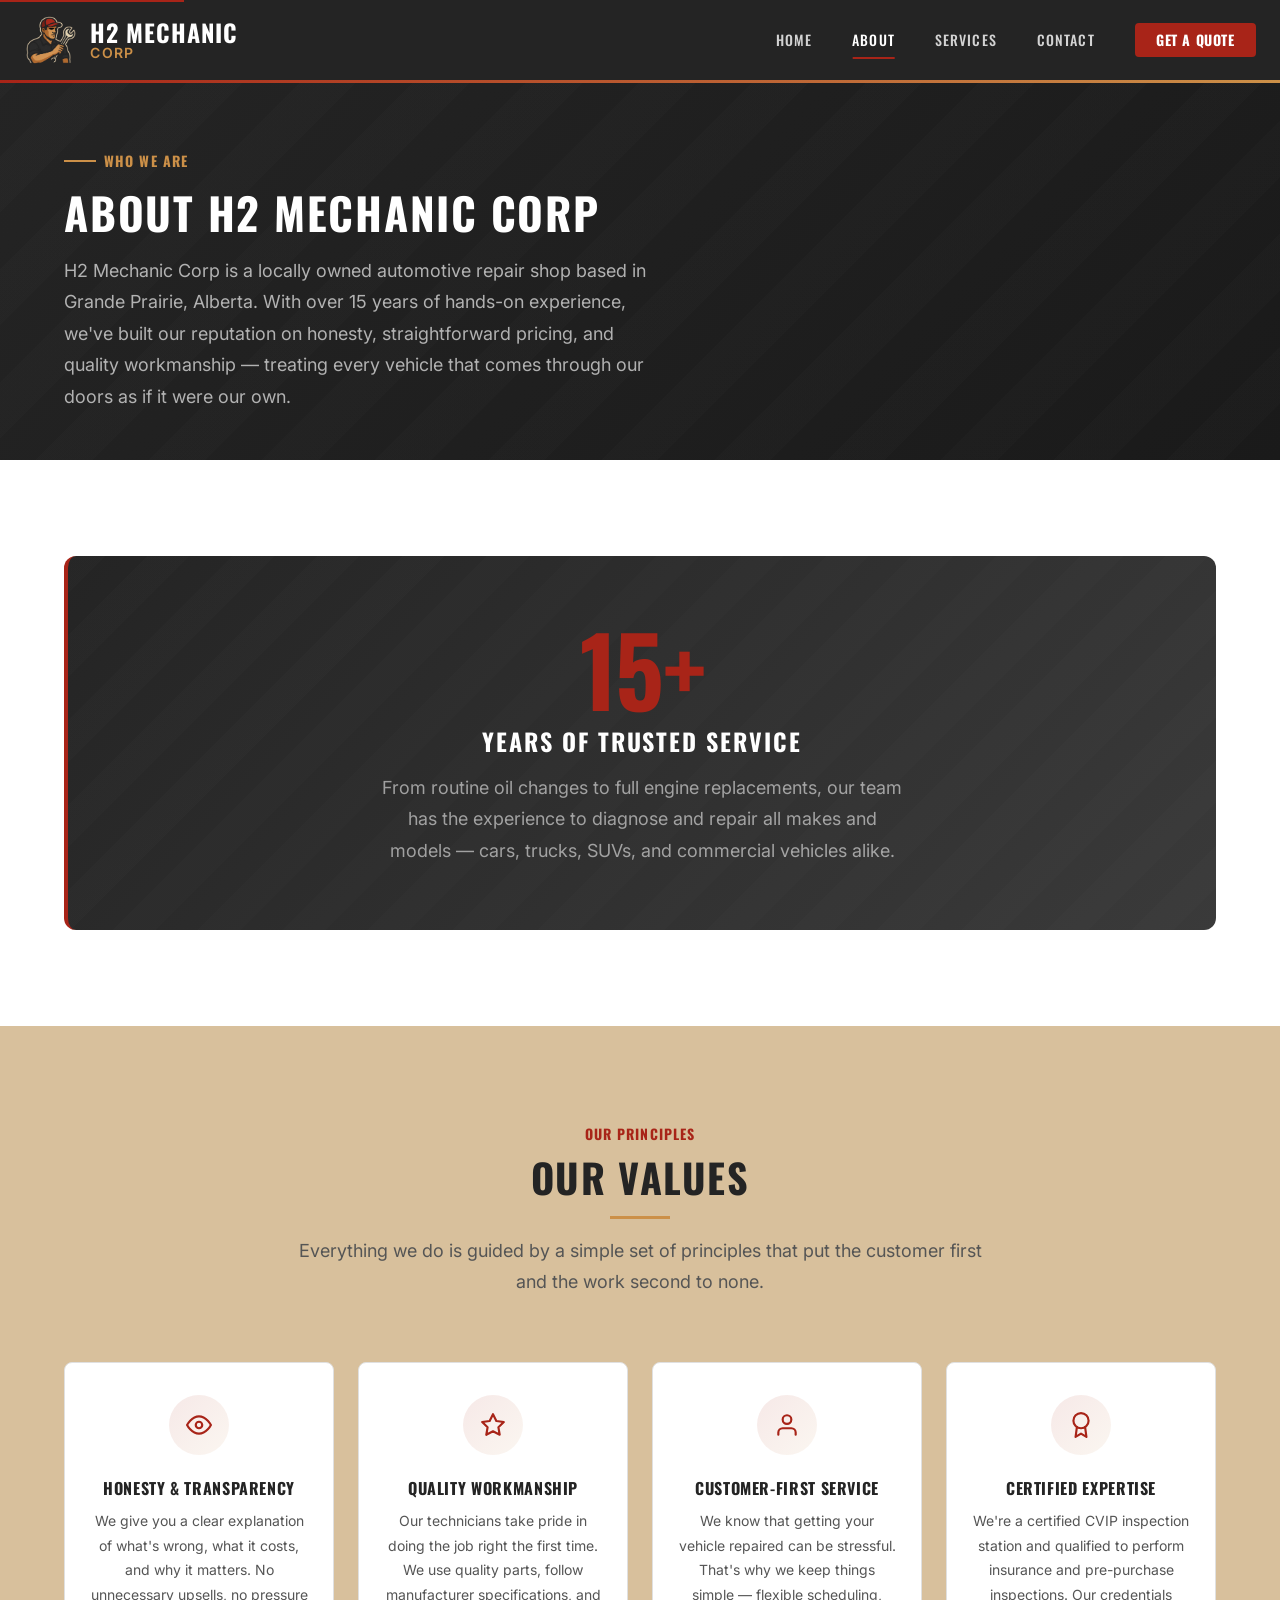
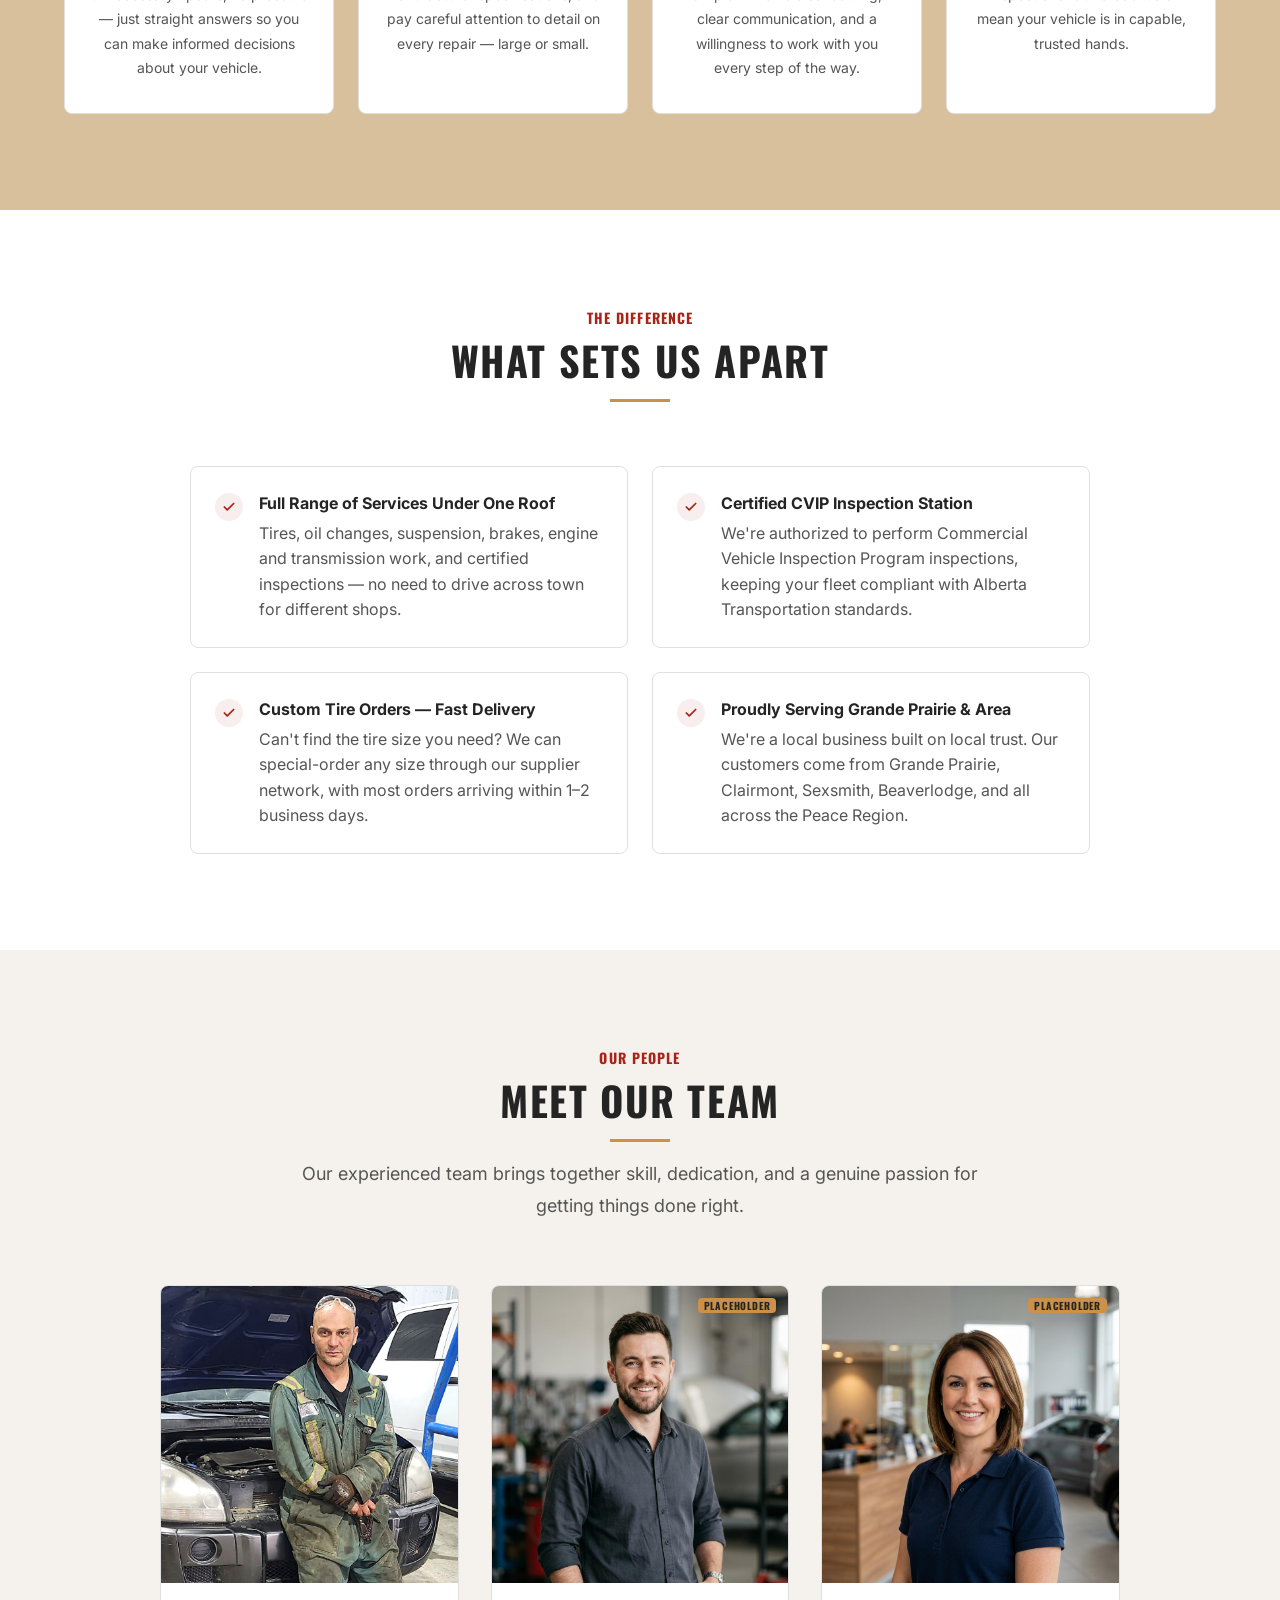
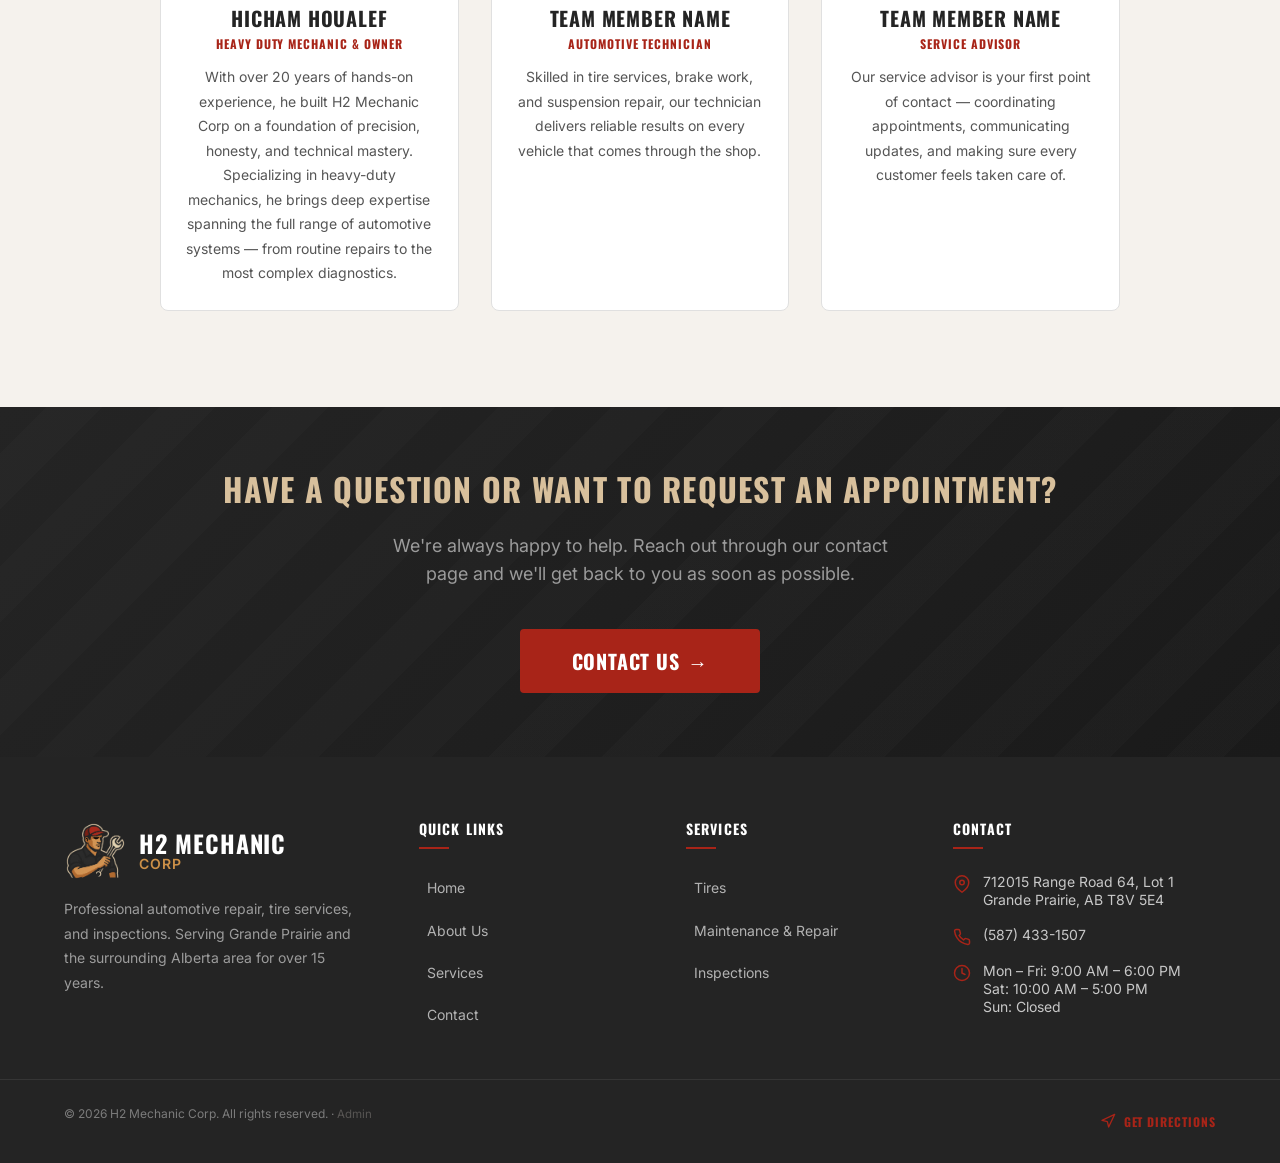
==== about.html @ 64494d48 "Feature: Replace placeholder team card 1 with real owner photo and bio (Hicham Houalef)" ====
<!DOCTYPE html>
<html lang="en">
<head>
  <meta charset="UTF-8">
  <meta name="viewport" content="width=device-width, initial-scale=1.0">
  <title>About Us | H2 Mechanic Corp</title>
  <meta name="description" content="Learn about H2 Mechanic Corp — over 15 years of trusted automotive repair experience serving Grande Prairie and the surrounding Alberta area.">

  <!-- Open Graph -->
  <meta property="og:title" content="About Us | H2 Mechanic Corp">
  <meta property="og:description" content="Learn about H2 Mechanic Corp — over 15 years of trusted automotive repair experience serving Grande Prairie and the surrounding Alberta area.">
  <meta property="og:image" content="https://hennaneihab-svg.github.io/H2-mecanic-corp/assets/images/logo.png">
  <meta property="og:url" content="https://hennaneihab-svg.github.io/H2-mecanic-corp/about.html">
  <meta property="og:type" content="website">

  <!-- Favicon -->
  <link rel="icon" href="assets/images/logo.png" type="image/png">

  <!-- Google Fonts -->
  <link rel="preconnect" href="https://fonts.googleapis.com">
  <link rel="preconnect" href="https://fonts.gstatic.com" crossorigin>
  <link href="https://fonts.googleapis.com/css2?family=Inter:wght@400;500;600;700&family=Oswald:wght@400;500;600;700&display=swap" rel="stylesheet">

  <!-- Styles -->
  <link rel="stylesheet" href="css/main.css">
  <link rel="stylesheet" href="css/pages/about.css">
</head>
<body>
  <a href="#main-content" class="skip-link">Skip to main content</a>
  <div class="page-wrapper">

    <!-- ════════════════════════════════════════════════════════════════════════════════════════════════════
         NAVIGATION
         ════════════════════════════════════════════════════════════════════════════════════════════════════ -->
    <header class="nav" id="main-nav" role="banner">
      <div class="nav__inner">
        <a href="index.html" class="nav__logo" aria-label="H2 Mechanic Corp — Home">
          <img src="assets/images/logo.png" alt="H2 Mechanic Corp logo" class="nav__logo-img">
          <span class="nav__logo-text">
            <span class="nav__logo-name">H2 Mechanic</span>
            <span class="nav__logo-tagline">Corp</span>
          </span>
        </a>
        <button class="nav__toggle" id="nav-toggle" aria-label="Open menu" aria-expanded="false" aria-controls="nav-menu">
          <span class="nav__toggle-bar"></span>
          <span class="nav__toggle-bar"></span>
          <span class="nav__toggle-bar"></span>
        </button>
        <nav class="nav__menu" id="nav-menu" role="navigation" aria-label="Main navigation">
          <a href="index.html" class="nav__link">Home</a>
          <a href="about.html" class="nav__link nav__link--active">About</a>
          <a href="services.html" class="nav__link">Services</a>
          <a href="contact.html" class="nav__link">Contact</a>
          <span class="nav__cta">
            <a href="contact.html#quote" class="btn btn--primary btn--sm">Get a Quote</a>
          </span>
        </nav>
      </div>
      <div class="nav__overlay" id="nav-overlay" aria-hidden="true"></div>
    </header>


    <!-- ════════════════════════════════════════════════════════════════════════════════════════════════════
         MAIN CONTENT
         ════════════════════════════════════════════════════════════════════════════════════════════════════ -->
    <main id="main-content">

      <!-- ─────────────────────────────────────────────────────────────────────────────────────────────────
           1. PAGE HERO / INTRO
           ───────────────────────────────────────────────────────────────────────────────────────────────── -->
      <section class="page-hero">
        <div class="container">
          <div class="page-hero__inner">
            <p class="page-hero__label">
              <span class="page-hero__label-line" aria-hidden="true"></span>
              Who We Are
            </p>
            <h1 class="page-hero__title">About H2 Mechanic Corp</h1>
            <p class="page-hero__desc">
              H2 Mechanic Corp is a locally owned automotive repair shop based in Grande Prairie, Alberta. With over 15 years of hands-on experience, we've built our reputation on honesty, straightforward pricing, and quality workmanship — treating every vehicle that comes through our doors as if it were our own.
            </p>
          </div>
        </div>
      </section>


      <!-- ─────────────────────────────────────────────────────────────────────────────────────────────────
           2. EXPERIENCE HIGHLIGHT
           ───────────────────────────────────────────────────────────────────────────────────────────────── -->
      <section class="section">
        <div class="container">
          <div class="exp-highlight">
            <div class="exp-highlight__inner">
              <p class="exp-highlight__number">15+</p>
              <h2 class="exp-highlight__title">Years of Trusted Service</h2>
              <p class="exp-highlight__desc">
                From routine oil changes to full engine replacements, our team has the experience to diagnose and repair all makes and models — cars, trucks, SUVs, and commercial vehicles alike.
              </p>
            </div>
          </div>
        </div>
      </section>


      <!-- ─────────────────────────────────────────────────────────────────────────────────────────────────
           3. OUR VALUES
           ───────────────────────────────────────────────────────────────────────────────────────────────── -->
      <section class="section section--cream" id="values">
        <div class="container">

          <div class="section-header">
            <span class="section-header__label">Our Principles</span>
            <h2 class="section-header__title">Our Values</h2>
            <hr class="section-header__divider">
            <p class="section-header__desc">
              Everything we do is guided by a simple set of principles that put the customer first and the work second to none.
            </p>
          </div>

          <div class="values-grid">

            <!-- Honesty & Transparency -->
            <div class="value-card">
              <div class="value-card__icon">
                <svg viewBox="0 0 24 24" fill="none" stroke="currentColor" stroke-width="2" stroke-linecap="round" stroke-linejoin="round" aria-hidden="true">
                  <path d="M1 12s4-8 11-8 11 8 11 8-4 8-11 8-11-8-11-8z"></path>
                  <circle cx="12" cy="12" r="3"></circle>
                </svg>
              </div>
              <h3 class="value-card__title">Honesty & Transparency</h3>
              <p class="value-card__text">We give you a clear explanation of what's wrong, what it costs, and why it matters. No unnecessary upsells, no pressure — just straight answers so you can make informed decisions about your vehicle.</p>
            </div>

            <!-- Quality Workmanship -->
            <div class="value-card">
              <div class="value-card__icon">
                <svg viewBox="0 0 24 24" fill="none" stroke="currentColor" stroke-width="2" stroke-linecap="round" stroke-linejoin="round" aria-hidden="true">
                  <polygon points="12 2 15.09 8.26 22 9.27 17 14.14 18.18 21.02 12 17.77 5.82 21.02 7 14.14 2 9.27 8.91 8.26 12 2"></polygon>
                </svg>
              </div>
              <h3 class="value-card__title">Quality Workmanship</h3>
              <p class="value-card__text">Our technicians take pride in doing the job right the first time. We use quality parts, follow manufacturer specifications, and pay careful attention to detail on every repair — large or small.</p>
            </div>

            <!-- Customer-First Service -->
            <div class="value-card">
              <div class="value-card__icon">
                <svg viewBox="0 0 24 24" fill="none" stroke="currentColor" stroke-width="2" stroke-linecap="round" stroke-linejoin="round" aria-hidden="true">
                  <path d="M20 21v-2a4 4 0 0 0-4-4H8a4 4 0 0 0-4 4v2"></path>
                  <circle cx="12" cy="7" r="4"></circle>
                </svg>
              </div>
              <h3 class="value-card__title">Customer-First Service</h3>
              <p class="value-card__text">We know that getting your vehicle repaired can be stressful. That's why we keep things simple — flexible scheduling, clear communication, and a willingness to work with you every step of the way.</p>
            </div>

            <!-- Certified Expertise -->
            <div class="value-card">
              <div class="value-card__icon">
                <svg viewBox="0 0 24 24" fill="none" stroke="currentColor" stroke-width="2" stroke-linecap="round" stroke-linejoin="round" aria-hidden="true">
                  <circle cx="12" cy="8" r="7"></circle>
                  <polyline points="8.21 13.89 7 23 12 20 17 23 15.79 13.88"></polyline>
                </svg>
              </div>
              <h3 class="value-card__title">Certified Expertise</h3>
              <p class="value-card__text">We're a certified CVIP inspection station and qualified to perform insurance and pre-purchase inspections. Our credentials mean your vehicle is in capable, trusted hands.</p>
            </div>

          </div>

        </div>
      </section>


      <!-- ─────────────────────────────────────────────────────────────────────────────────────────────────
           4. WHAT SETS US APART
           ───────────────────────────────────────────────────────────────────────────────────────────────── -->
      <section class="section" id="apart">
        <div class="container">

          <div class="section-header">
            <span class="section-header__label">The Difference</span>
            <h2 class="section-header__title">What Sets Us Apart</h2>
            <hr class="section-header__divider">
          </div>

          <div class="apart-grid">

            <!-- Full range -->
            <div class="apart-item">
              <div class="apart-item__check">
                <svg viewBox="0 0 24 24" fill="none" stroke="currentColor" stroke-width="3" stroke-linecap="round" stroke-linejoin="round" aria-hidden="true">
                  <polyline points="20 6 9 17 4 12"></polyline>
                </svg>
              </div>
              <p class="apart-item__text">
                <strong>Full Range of Services Under One Roof</strong>
                Tires, oil changes, suspension, brakes, engine and transmission work, and certified inspections — no need to drive across town for different shops.
              </p>
            </div>

            <!-- CVIP -->
            <div class="apart-item">
              <div class="apart-item__check">
                <svg viewBox="0 0 24 24" fill="none" stroke="currentColor" stroke-width="3" stroke-linecap="round" stroke-linejoin="round" aria-hidden="true">
                  <polyline points="20 6 9 17 4 12"></polyline>
                </svg>
              </div>
              <p class="apart-item__text">
                <strong>Certified CVIP Inspection Station</strong>
                We're authorized to perform Commercial Vehicle Inspection Program inspections, keeping your fleet compliant with Alberta Transportation standards.
              </p>
            </div>

            <!-- Tire orders -->
            <div class="apart-item">
              <div class="apart-item__check">
                <svg viewBox="0 0 24 24" fill="none" stroke="currentColor" stroke-width="3" stroke-linecap="round" stroke-linejoin="round" aria-hidden="true">
                  <polyline points="20 6 9 17 4 12"></polyline>
                </svg>
              </div>
              <p class="apart-item__text">
                <strong>Custom Tire Orders — Fast Delivery</strong>
                Can't find the tire size you need? We can special-order any size through our supplier network, with most orders arriving within 1–2 business days.
              </p>
            </div>

            <!-- Community -->
            <div class="apart-item">
              <div class="apart-item__check">
                <svg viewBox="0 0 24 24" fill="none" stroke="currentColor" stroke-width="3" stroke-linecap="round" stroke-linejoin="round" aria-hidden="true">
                  <polyline points="20 6 9 17 4 12"></polyline>
                </svg>
              </div>
              <p class="apart-item__text">
                <strong>Proudly Serving Grande Prairie & Area</strong>
                We're a local business built on local trust. Our customers come from Grande Prairie, Clairmont, Sexsmith, Beaverlodge, and all across the Peace Region.
              </p>
            </div>

          </div>

        </div>
      </section>


      <!-- ─────────────────────────────────────────────────────────────────────────────────────────────────
           5. TEAM SECTION (PLACEHOLDER)
           ───────────────────────────────────────────────────────────────────────────────────────────────── -->
      <section class="section section--offwhite" id="team">
        <div class="container">

          <div class="section-header">
            <span class="section-header__label">Our People</span>
            <h2 class="section-header__title">Meet Our Team</h2>
            <hr class="section-header__divider">
            <p class="section-header__desc">
              Our experienced team brings together skill, dedication, and a genuine passion for getting things done right.
            </p>
          </div>

          <div class="team-grid">

            <!-- Team Member 1 — Owner -->
            <div class="team-card">
              <div class="team-card__image-wrap">
                <img class="team-card__image" src="assets/images/H2MechanicCorp_Owner_TeamPhoto.jpg" alt="Portrait of Hicham Houalef, Heavy Duty Mechanic and Owner of H2 Mechanic Corp" loading="lazy" style="object-fit: cover;">
              </div>
              <div class="team-card__body">
                <h3 class="team-card__name">Hicham Houalef</h3>
                <p class="team-card__role">Heavy Duty Mechanic &amp; Owner</p>
                <p class="team-card__bio">With over 20 years of hands-on experience, he built H2 Mechanic Corp on a foundation of precision, honesty, and technical mastery. Specializing in heavy-duty mechanics, he brings deep expertise spanning the full range of automotive systems — from routine repairs to the most complex diagnostics.</p>
              </div>
            </div>


            <!-- Team Member 2 -->
            <div class="team-card">
              <div class="team-card__image-wrap">
                <img class="team-card__image" src="assets/images/team-2.jpg" alt="Portrait of Automotive Technician" loading="lazy">
                <span class="team-card__placeholder-badge">Placeholder</span>
              </div>
              <div class="team-card__body">
                <h3 class="team-card__name">Team Member Name</h3>
                <p class="team-card__role">Automotive Technician</p>
                <p class="team-card__bio">Skilled in tire services, brake work, and suspension repair, our technician delivers reliable results on every vehicle that comes through the shop.</p>
              </div>
            </div>

            <!-- Team Member 3 -->
            <div class="team-card">
              <div class="team-card__image-wrap">
                <img class="team-card__image" src="assets/images/team-3.jpg" alt="Portrait of Service Advisor" loading="lazy">
                <span class="team-card__placeholder-badge">Placeholder</span>
              </div>
              <div class="team-card__body">
                <h3 class="team-card__name">Team Member Name</h3>
                <p class="team-card__role">Service Advisor</p>
                <p class="team-card__bio">Our service advisor is your first point of contact — coordinating appointments, communicating updates, and making sure every customer feels taken care of.</p>
              </div>
            </div>

          </div>



        </div>
      </section>


      <!-- ─────────────────────────────────────────────────────────────────────────────────────────────────
           6. CLOSING CTA
           ───────────────────────────────────────────────────────────────────────────────────────────────── -->
      <section class="about-cta">
        <div class="container">
          <div class="about-cta__inner">
            <h2 class="about-cta__title">Have a Question or Want to Request an Appointment?</h2>
            <p class="about-cta__subtitle">
              We're always happy to help. Reach out through our contact page and we'll get back to you as soon as possible.
            </p>
            <a href="contact.html" class="btn btn--primary btn--lg">
              Contact Us
              <span class="btn__icon" aria-hidden="true">→</span>
            </a>
          </div>
        </div>
      </section>

    </main>


    <!-- ════════════════════════════════════════════════════════════════════════════════════════════════════
         FOOTER
         ════════════════════════════════════════════════════════════════════════════════════════════════════ -->
    <footer class="footer" role="contentinfo">
      <div class="footer__top">
        <div class="container">
          <div class="footer__grid">
            <div class="footer__brand">
              <a href="index.html" class="footer__logo" aria-label="H2 Mechanic Corp — Home">
                <img src="assets/images/logo.png" alt="H2 Mechanic Corp logo" class="footer__logo-img" loading="lazy">
                <span class="footer__logo-text">
                  <span class="footer__logo-name">H2 Mechanic</span>
                  <span class="footer__logo-tagline">Corp</span>
                </span>
              </a>
              <p class="footer__tagline">Professional automotive repair, tire services, and inspections. Serving Grande Prairie and the surrounding Alberta area for over 15 years.</p>
            </div>
            <div>
              <h3 class="footer__heading">Quick Links</h3>
              <ul class="footer__links">
                <li><a href="index.html" class="footer__link"><span class="footer__link-arrow">→</span> Home</a></li>
                <li><a href="about.html" class="footer__link"><span class="footer__link-arrow">→</span> About Us</a></li>
                <li><a href="services.html" class="footer__link"><span class="footer__link-arrow">→</span> Services</a></li>
                <li><a href="contact.html" class="footer__link"><span class="footer__link-arrow">→</span> Contact</a></li>
              </ul>
            </div>
            <div>
              <h3 class="footer__heading">Services</h3>
              <ul class="footer__links">
                <li><a href="services.html#tires" class="footer__link"><span class="footer__link-arrow">→</span> Tires</a></li>
                <li><a href="services.html#maintenance" class="footer__link"><span class="footer__link-arrow">→</span> Maintenance & Repair</a></li>
                <li><a href="services.html#inspections" class="footer__link"><span class="footer__link-arrow">→</span> Inspections</a></li>
              </ul>
            </div>
            <div>
              <h3 class="footer__heading">Contact</h3>
              <ul class="footer__contact-list">
                <li class="footer__contact-item">
                  <svg class="footer__contact-icon" viewBox="0 0 24 24" fill="none" stroke="currentColor" stroke-width="2" stroke-linecap="round" stroke-linejoin="round" aria-hidden="true"><path d="M21 10c0 7-9 13-9 13s-9-6-9-13a9 9 0 0 1 18 0z"></path><circle cx="12" cy="10" r="3"></circle></svg>
                  <span class="footer__contact-text">712015 Range Road 64, Lot 1<br>Grande Prairie, AB T8V 5E4</span>
                </li>
                <li class="footer__contact-item">
                  <svg class="footer__contact-icon" viewBox="0 0 24 24" fill="none" stroke="currentColor" stroke-width="2" stroke-linecap="round" stroke-linejoin="round" aria-hidden="true"><path d="M22 16.92v3a2 2 0 0 1-2.18 2 19.79 19.79 0 0 1-8.63-3.07 19.5 19.5 0 0 1-6-6 19.79 19.79 0 0 1-3.07-8.67A2 2 0 0 1 4.11 2h3a2 2 0 0 1 2 1.72c.127.96.361 1.903.7 2.81a2 2 0 0 1-.45 2.11L8.09 9.91a16 16 0 0 0 6 6l1.27-1.27a2 2 0 0 1 2.11-.45c.907.339 1.85.573 2.81.7A2 2 0 0 1 22 16.92z"></path></svg>
                  <span class="footer__contact-text"><a href="tel:+15874331507">(587) 433-1507</a></span>
                </li>
                <li class="footer__contact-item">
                  <svg class="footer__contact-icon" viewBox="0 0 24 24" fill="none" stroke="currentColor" stroke-width="2" stroke-linecap="round" stroke-linejoin="round" aria-hidden="true"><circle cx="12" cy="12" r="10"></circle><polyline points="12 6 12 12 16 14"></polyline></svg>
                  <span class="footer__contact-text">Mon – Fri: 9:00 AM – 6:00 PM<br>Sat: 10:00 AM – 5:00 PM<br>Sun: Closed</span>
                </li>
              </ul>
            </div>
          </div>
        </div>
      </div>
      <div class="container">
        <div class="footer__bottom">
          <p class="footer__copyright">&copy; 2026 H2 Mechanic Corp. All rights reserved. &middot; <a href="admin.html" style="color:rgba(242,237,228,0.25);font-size:0.72rem;text-decoration:none;transition:color 0.2s;" onmouseover="this.style.color='rgba(204,144,72,0.7)'" onmouseout="this.style.color='rgba(242,237,228,0.25)'">Admin</a></p>
          <a href="https://www.google.com/maps/dir/?api=1&destination=55.1486484,-118.8707658" class="footer__directions" target="_blank" rel="noopener noreferrer">
            <svg viewBox="0 0 24 24" fill="none" stroke="currentColor" stroke-width="2" stroke-linecap="round" stroke-linejoin="round" aria-hidden="true"><polygon points="3 11 22 2 13 21 11 13 3 11"></polygon></svg>
            Get Directions
          </a>
        </div>
      </div>
    </footer>

  </div>
  <script src="js/main.js"></script>
</body>
</html>
---- css/main.css ----
@import url('variables.css');
@import url('base.css');
@import url('components.css');
@import url('layout.css');
---- css/pages/about.css ----
.exp-highlight {
  background: linear-gradient(135deg, var(--color-charcoal) 0%, var(--color-charcoal-light) 100%);
  border-radius: var(--radius-lg);
  padding: var(--space-3xl) var(--space-2xl);
  text-align: center;
  position: relative;
  overflow: hidden;
  border-left: 4px solid var(--color-primary-red);
}
.exp-highlight::before {
  content: '';
  position: absolute;
  inset: 0;
  background: repeating-linear-gradient(
    -45deg,
    transparent,
    transparent 30px,
    rgba(255, 255, 255, 0.012) 30px,
    rgba(255, 255, 255, 0.012) 60px
  );
  pointer-events: none;
}
.exp-highlight__inner {
  position: relative;
  z-index: 1;
}
.exp-highlight__number {
  font-family: var(--font-heading);
  font-size: clamp(3.5rem, 8vw, 6rem);
  font-weight: var(--fw-bold);
  color: var(--color-primary-red);
  line-height: 1;
  letter-spacing: var(--ls-tight);
  margin-bottom: var(--space-sm);
}
.exp-highlight__title {
  font-family: var(--font-heading);
  font-size: var(--fs-xl);
  font-weight: var(--fw-bold);
  text-transform: uppercase;
  letter-spacing: var(--ls-wider);
  color: var(--color-white);
  margin-bottom: var(--space-md);
}
.exp-highlight__desc {
  font-size: var(--fs-md);
  color: rgba(255, 255, 255, 0.55);
  line-height: var(--lh-relaxed);
  max-width: 520px;
  margin: 0 auto;
}
.values-grid {
  display: grid;
  grid-template-columns: repeat(4, 1fr);
  gap: var(--space-lg);
}
.value-card {
  background-color: var(--color-white);
  border-radius: var(--radius-md);
  padding: var(--space-xl) var(--space-lg);
  text-align: center;
  border: 1px solid var(--color-border-light);
  transition: var(--transition-all);
  position: relative;
  overflow: hidden;
}
.value-card::before {
  content: '';
  position: absolute;
  top: 0;
  left: 0;
  right: 0;
  height: 3px;
  background: var(--color-primary-red);
  transform: scaleX(0);
  transition: transform var(--duration-normal) var(--ease-default);
}
.value-card:hover {
  box-shadow: var(--shadow-lg);
  transform: translateY(-4px);
  border-color: transparent;
}
.value-card:hover::before {
  transform: scaleX(1);
}
.value-card__icon {
  width: 60px;
  height: 60px;
  border-radius: 50%;
  background: linear-gradient(135deg, rgba(168, 36, 24, 0.1) 0%, rgba(204, 144, 72, 0.08) 100%);
  color: var(--color-primary-red);
  display: flex;
  align-items: center;
  justify-content: center;
  margin: 0 auto var(--space-lg);
  transition: var(--transition-all);
}
.value-card:hover .value-card__icon {
  transform: scale(1.1);
  box-shadow: 0 6px 20px rgba(168, 36, 24, 0.2);
}
.value-card__icon svg {
  width: 26px;
  height: 26px;
}
.value-card__title {
  font-family: var(--font-heading);
  font-size: var(--fs-base);
  font-weight: var(--fw-bold);
  text-transform: uppercase;
  letter-spacing: var(--ls-wide);
  color: var(--color-charcoal);
  margin-bottom: var(--space-sm);
}
.value-card__text {
  font-size: var(--fs-sm);
  color: var(--color-text-secondary);
  line-height: var(--lh-relaxed);
}
@media (max-width: 1024px) {
  .values-grid {
    grid-template-columns: repeat(2, 1fr);
  }
}
@media (max-width: 480px) {
  .values-grid {
    grid-template-columns: 1fr;
  }
}
.apart-grid {
  display: grid;
  grid-template-columns: 1fr 1fr;
  gap: var(--space-lg);
  max-width: 900px;
  margin: 0 auto;
}
.apart-item {
  display: flex;
  align-items: flex-start;
  gap: var(--space-md);
  padding: var(--space-lg);
  background-color: var(--color-white);
  border-radius: var(--radius-md);
  border: 1px solid var(--color-border-light);
  transition: var(--transition-all);
}
.apart-item:hover {
  box-shadow: var(--shadow-md);
  border-color: var(--color-cream-dark);
}
.apart-item__check {
  flex-shrink: 0;
  width: 28px;
  height: 28px;
  border-radius: 50%;
  background-color: rgba(168, 36, 24, 0.08);
  color: var(--color-primary-red);
  display: flex;
  align-items: center;
  justify-content: center;
  margin-top: 2px;
}
.apart-item__check svg {
  width: 14px;
  height: 14px;
}
.apart-item__text {
  font-size: var(--fs-base);
  color: var(--color-text-secondary);
  line-height: var(--lh-normal);
}
.apart-item__text strong {
  color: var(--color-charcoal);
  display: block;
  margin-bottom: var(--space-2xs);
}
@media (max-width: 640px) {
  .apart-grid {
    grid-template-columns: 1fr;
  }
}
.team-grid {
  display: grid;
  grid-template-columns: repeat(3, 1fr);
  gap: var(--space-xl);
  max-width: 960px;
  margin: 0 auto;
}
.team-card {
  background-color: var(--color-white);
  border-radius: var(--radius-md);
  overflow: hidden;
  border: 1px solid var(--color-border-light);
  text-align: center;
  transition: var(--transition-all);
}
.team-card:hover {
  box-shadow: var(--shadow-lg);
  transform: translateY(-4px);
  border-color: transparent;
}
.team-card__image-wrap {
  position: relative;
  overflow: hidden;
  aspect-ratio: 1 / 1;
}
.team-card__image {
  width: 100%;
  height: 100%;
  object-fit: cover;
  transition: transform var(--duration-slow) var(--ease-default);
}
.team-card:hover .team-card__image {
  transform: scale(1.05);
}
.team-card__placeholder-badge {
  position: absolute;
  top: var(--space-sm);
  right: var(--space-sm);
  font-family: var(--font-heading);
  font-size: 0.625rem;
  font-weight: var(--fw-bold);
  letter-spacing: var(--ls-wider);
  text-transform: uppercase;
  background-color: var(--color-tan);
  color: var(--color-charcoal);
  padding: 0.25em 0.6em;
  border-radius: var(--radius-sm);
  line-height: 1;
}
.team-card__body {
  padding: var(--space-lg);
}
.team-card__name {
  font-family: var(--font-heading);
  font-size: var(--fs-lg);
  font-weight: var(--fw-bold);
  text-transform: uppercase;
  letter-spacing: var(--ls-wide);
  color: var(--color-charcoal);
  margin-bottom: var(--space-2xs);
}
.team-card__role {
  font-family: var(--font-heading);
  font-size: var(--fs-xs);
  font-weight: var(--fw-bold);
  text-transform: uppercase;
  letter-spacing: var(--ls-wider);
  color: var(--color-primary-red);
  margin-bottom: var(--space-sm);
}
.team-card__bio {
  font-size: var(--fs-sm);
  color: var(--color-text-secondary);
  line-height: var(--lh-relaxed);
}
.team-notice {
  text-align: center;
  margin-top: var(--space-xl);
  font-size: var(--fs-sm);
  color: var(--color-text-secondary);
  font-style: italic;
  padding: var(--space-md) var(--space-lg);
  background-color: var(--color-cream-light);
  border-radius: var(--radius-md);
  border: 1px dashed var(--color-cream-dark);
  max-width: 500px;
  margin-left: auto;
  margin-right: auto;
}
@media (max-width: 768px) {
  .team-grid {
    grid-template-columns: 1fr;
    max-width: 360px;
  }
}
.about-cta {
  background: linear-gradient(135deg, var(--color-charcoal) 0%, #1a1a1a 100%);
  padding: var(--space-3xl) 0;
  position: relative;
  overflow: hidden;
}
.about-cta::before {
  content: '';
  position: absolute;
  inset: 0;
  background: repeating-linear-gradient(
    -45deg,
    transparent,
    transparent 40px,
    rgba(255, 255, 255, 0.015) 40px,
    rgba(255, 255, 255, 0.015) 80px
  );
}
.about-cta__inner {
  position: relative;
  z-index: 1;
  display: flex;
  align-items: center;
  justify-content: center;
  flex-direction: column;
  text-align: center;
  gap: var(--space-lg);
}
.about-cta__title {
  font-size: var(--fs-2xl);
  color: var(--color-cream);
  margin-bottom: 0;
}
.about-cta__subtitle {
  font-size: var(--fs-md);
  color: rgba(255, 255, 255, 0.55);
  max-width: 500px;
}
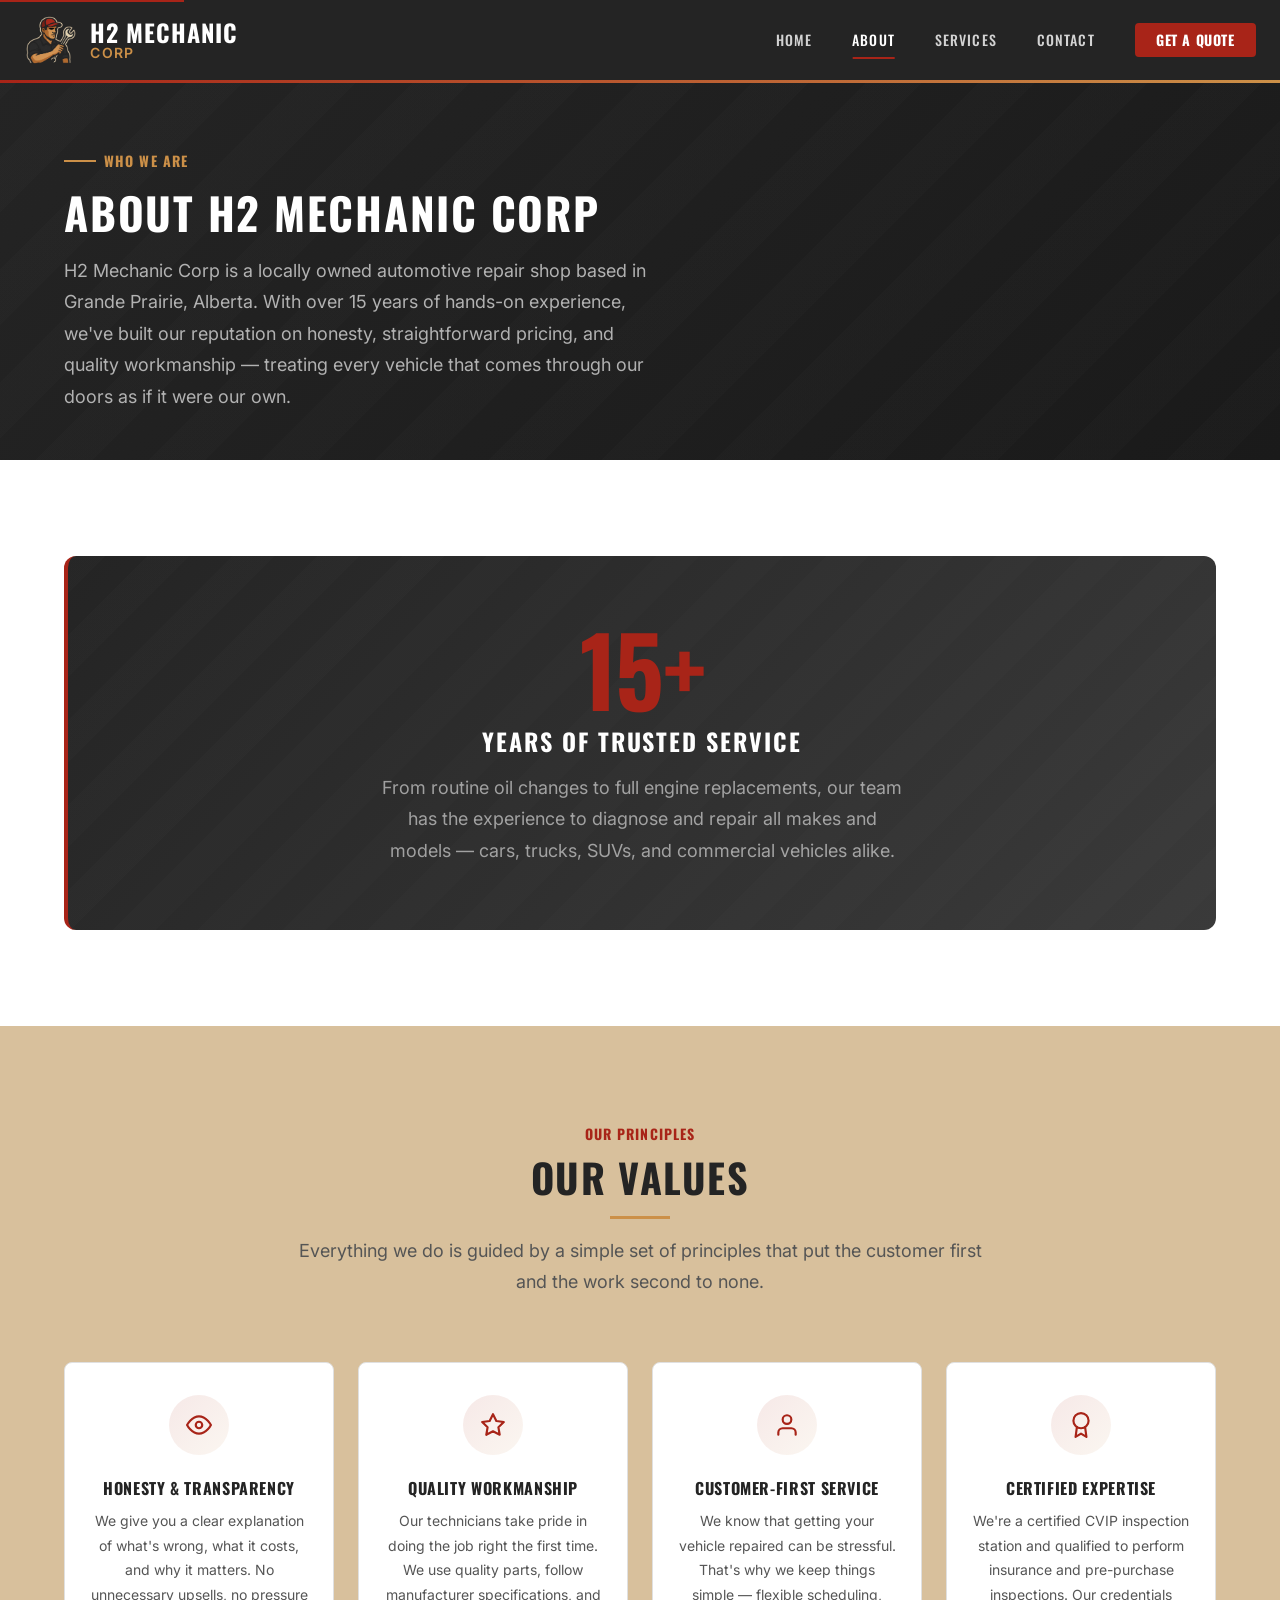
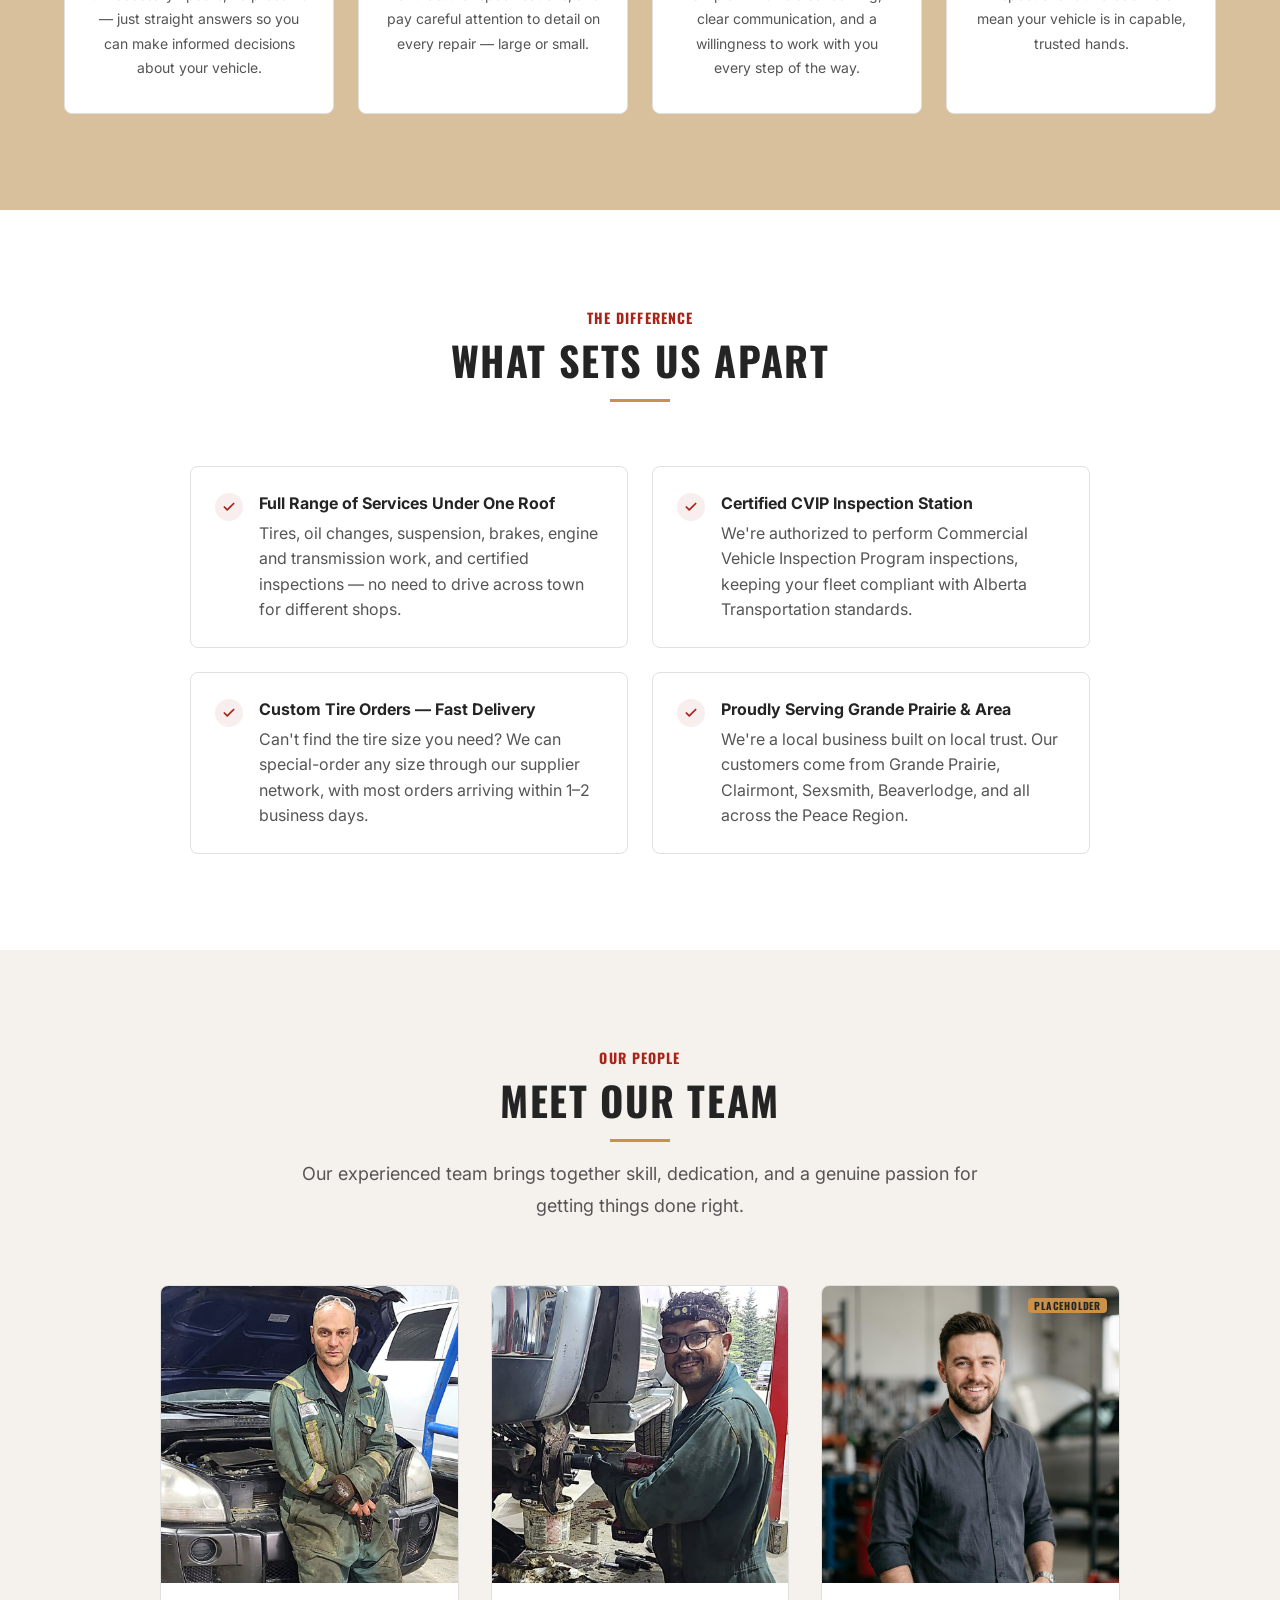
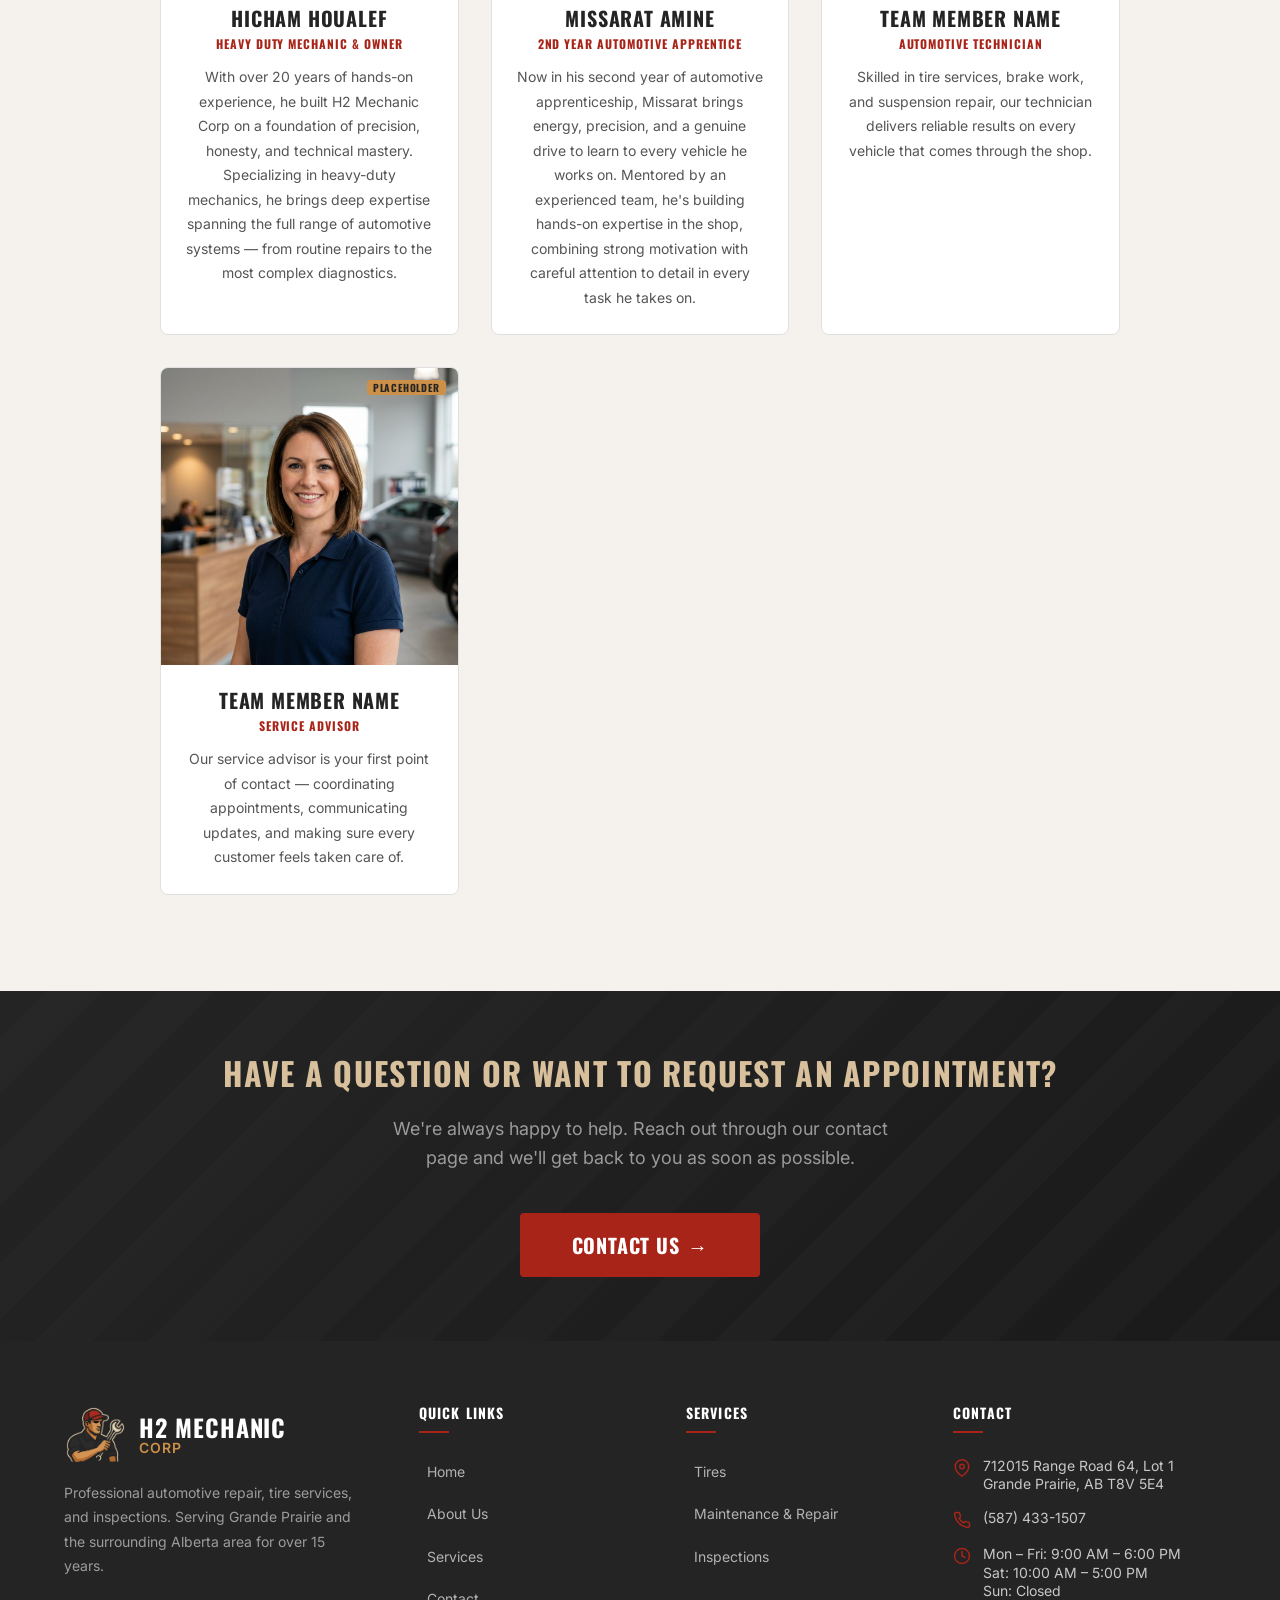
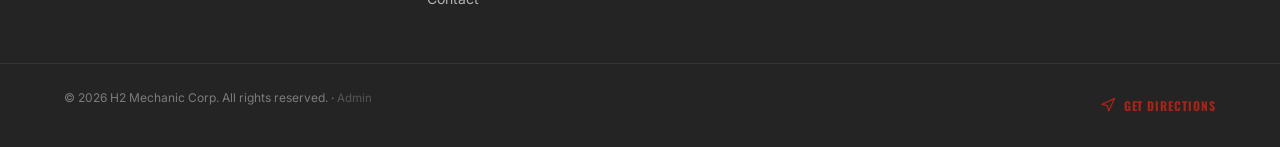
==== commit b165582b: "Feature: Add Missarat Amine team card to Team section" ====
--- a/about.html
+++ b/about.html
@@ -273,8 +273,19 @@
               </div>
             </div>
 
-
-            <!-- Team Member 2 -->
+            <!-- Team Member 2 — Apprentice -->
+            <div class="team-card">
+              <div class="team-card__image-wrap">
+                <img class="team-card__image" src="assets/images/H2MechanicCorp_MissaratAmine_TeamPhoto.jpg" alt="Portrait of Missarat Amine, 2nd Year Automotive Apprentice" loading="lazy" style="object-fit: cover;">
+              </div>
+              <div class="team-card__body">
+                <h3 class="team-card__name">Missarat Amine</h3>
+                <p class="team-card__role">2nd Year Automotive Apprentice</p>
+                <p class="team-card__bio">Now in his second year of automotive apprenticeship, Missarat brings energy, precision, and a genuine drive to learn to every vehicle he works on. Mentored by an experienced team, he's building hands-on expertise in the shop, combining strong motivation with careful attention to detail in every task he takes on.</p>
+              </div>
+            </div>
+
+            <!-- Team Member 3 -->
             <div class="team-card">
               <div class="team-card__image-wrap">
                 <img class="team-card__image" src="assets/images/team-2.jpg" alt="Portrait of Automotive Technician" loading="lazy">
@@ -287,7 +298,7 @@
               </div>
             </div>
 
-            <!-- Team Member 3 -->
+            <!-- Team Member 4 -->
             <div class="team-card">
               <div class="team-card__image-wrap">
                 <img class="team-card__image" src="assets/images/team-3.jpg" alt="Portrait of Service Advisor" loading="lazy">
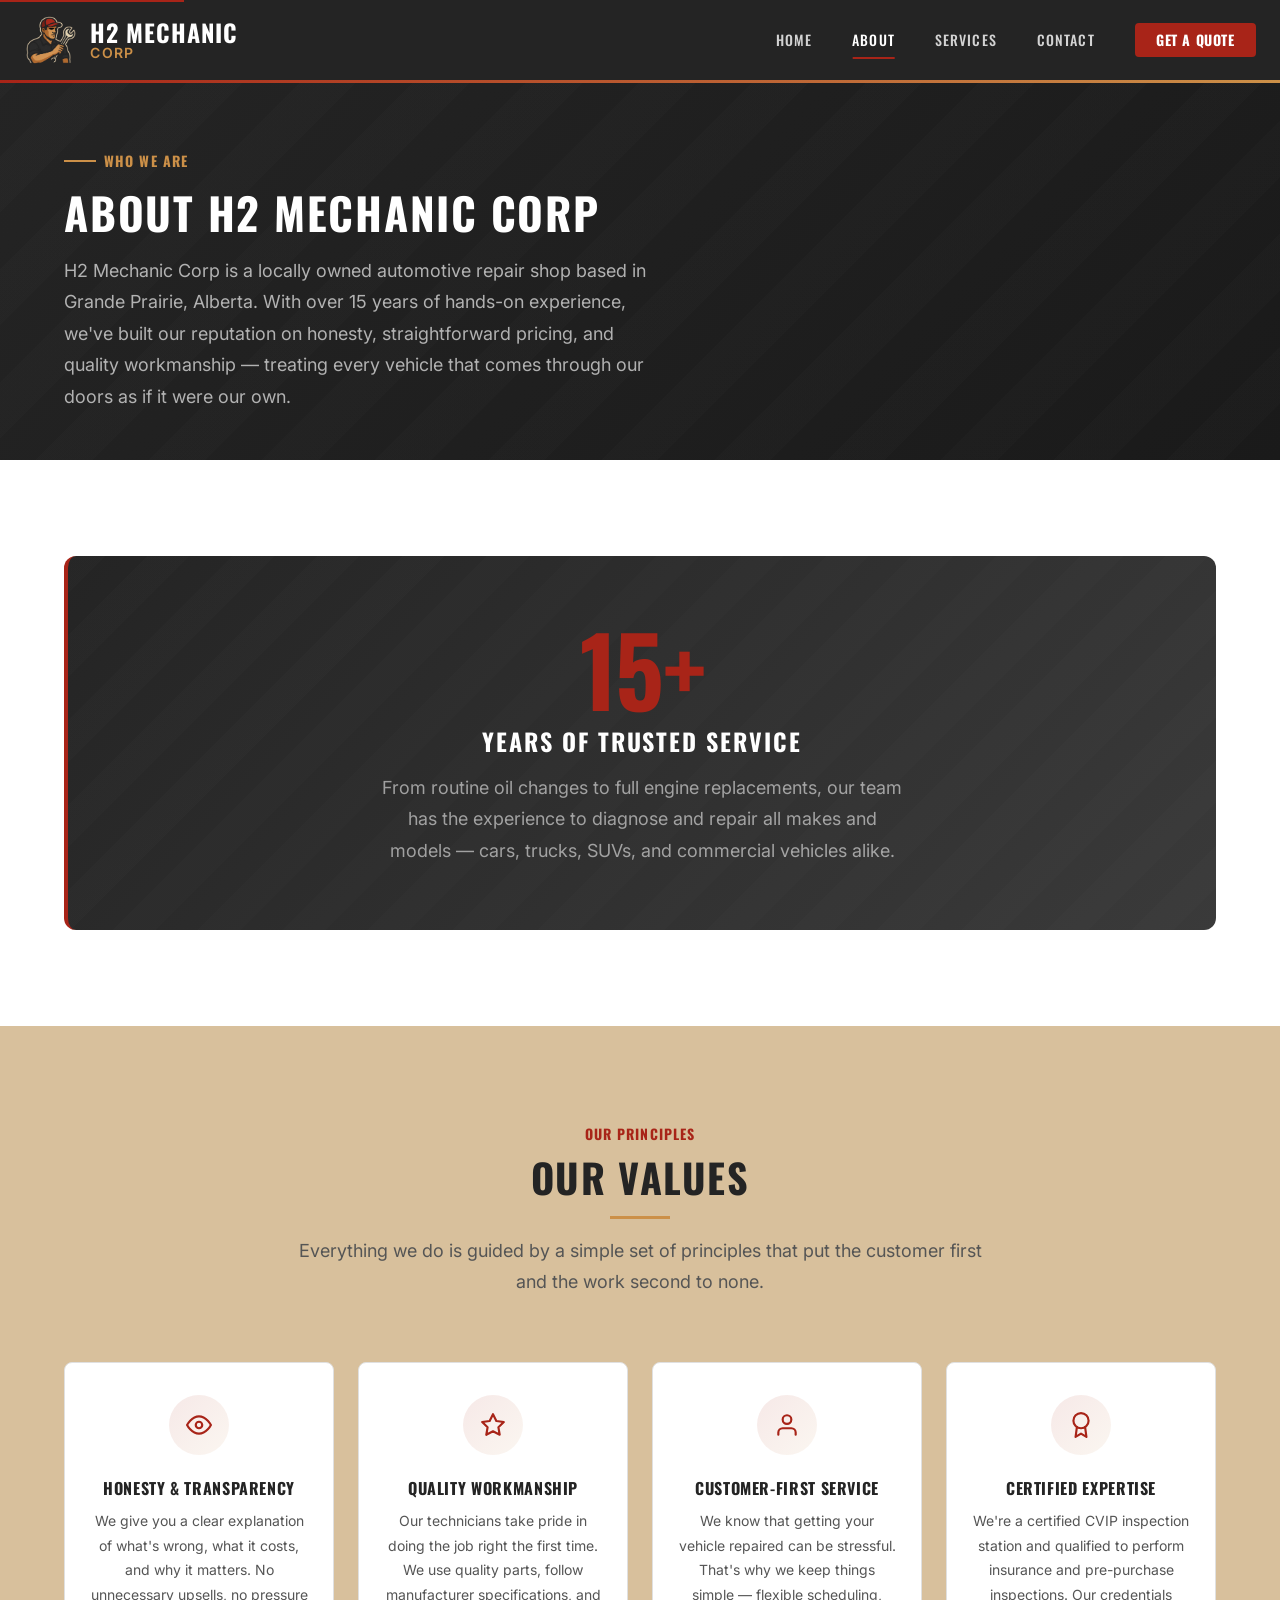
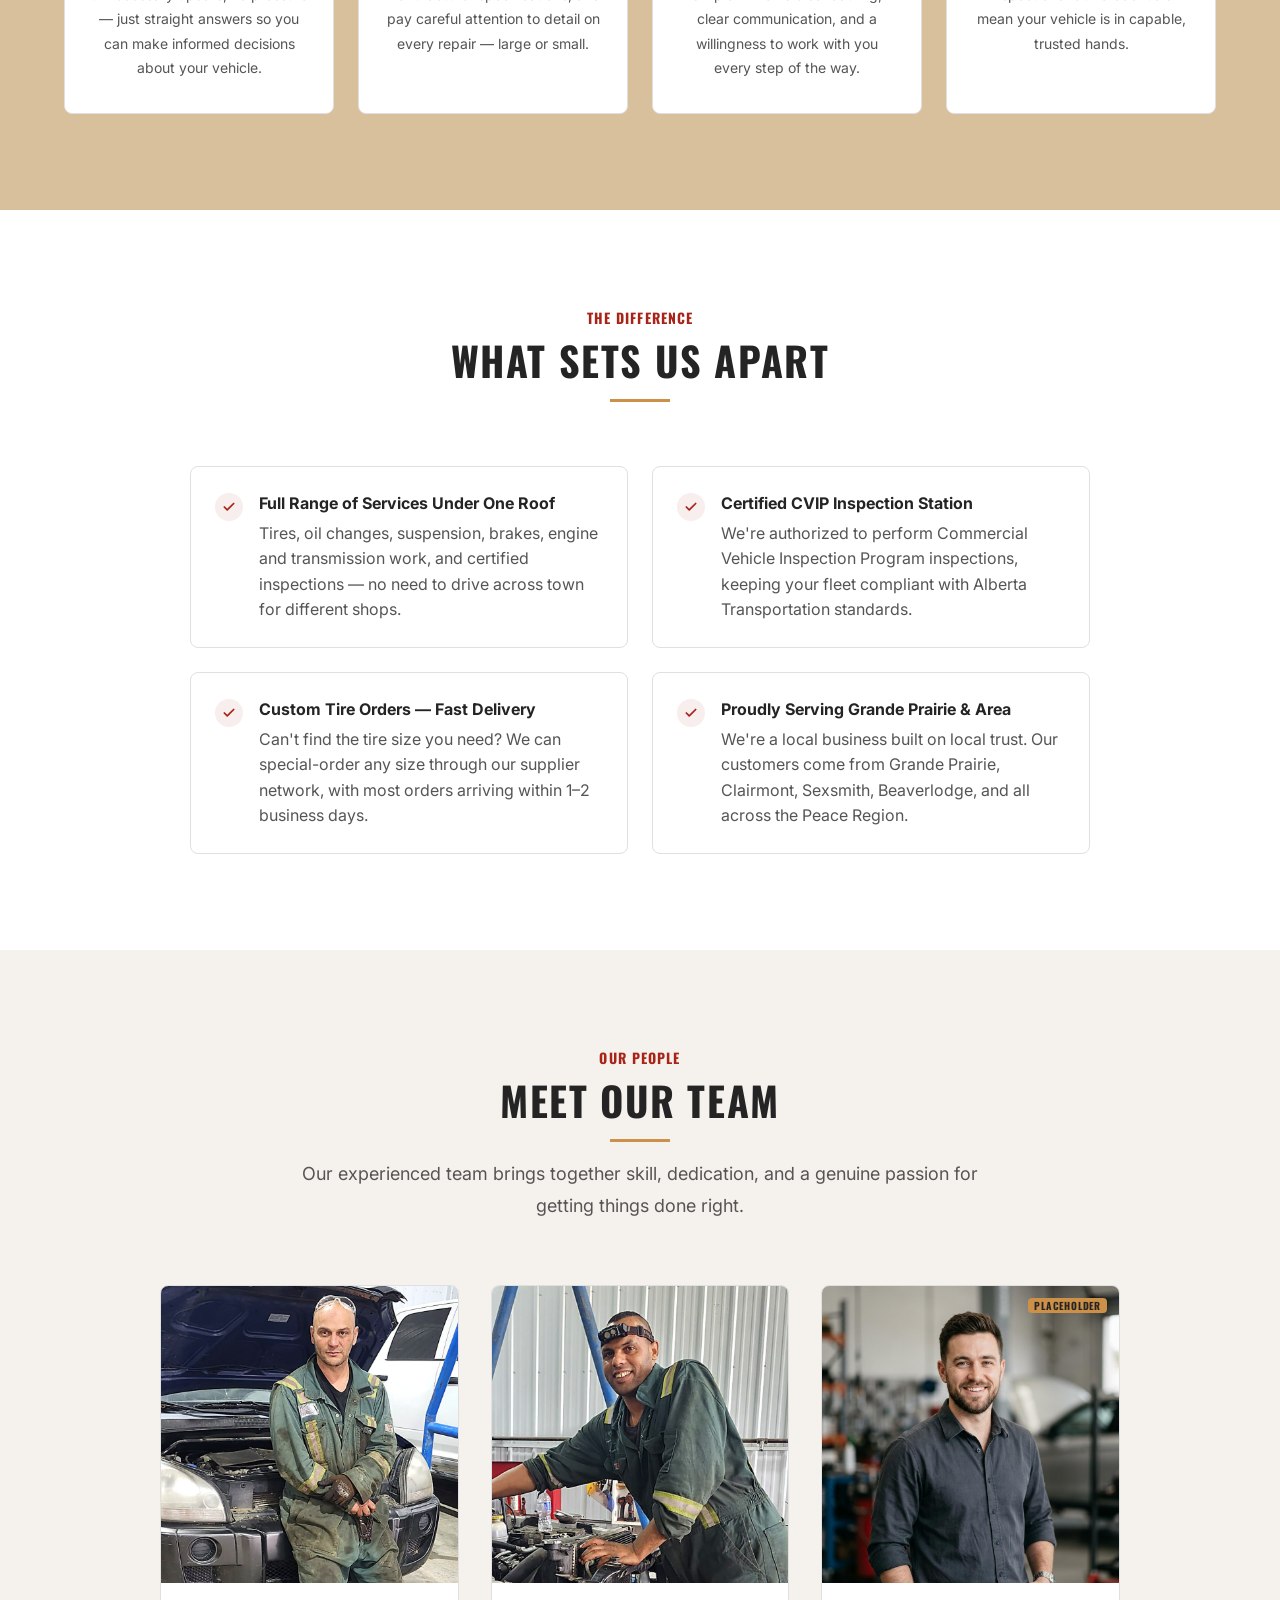
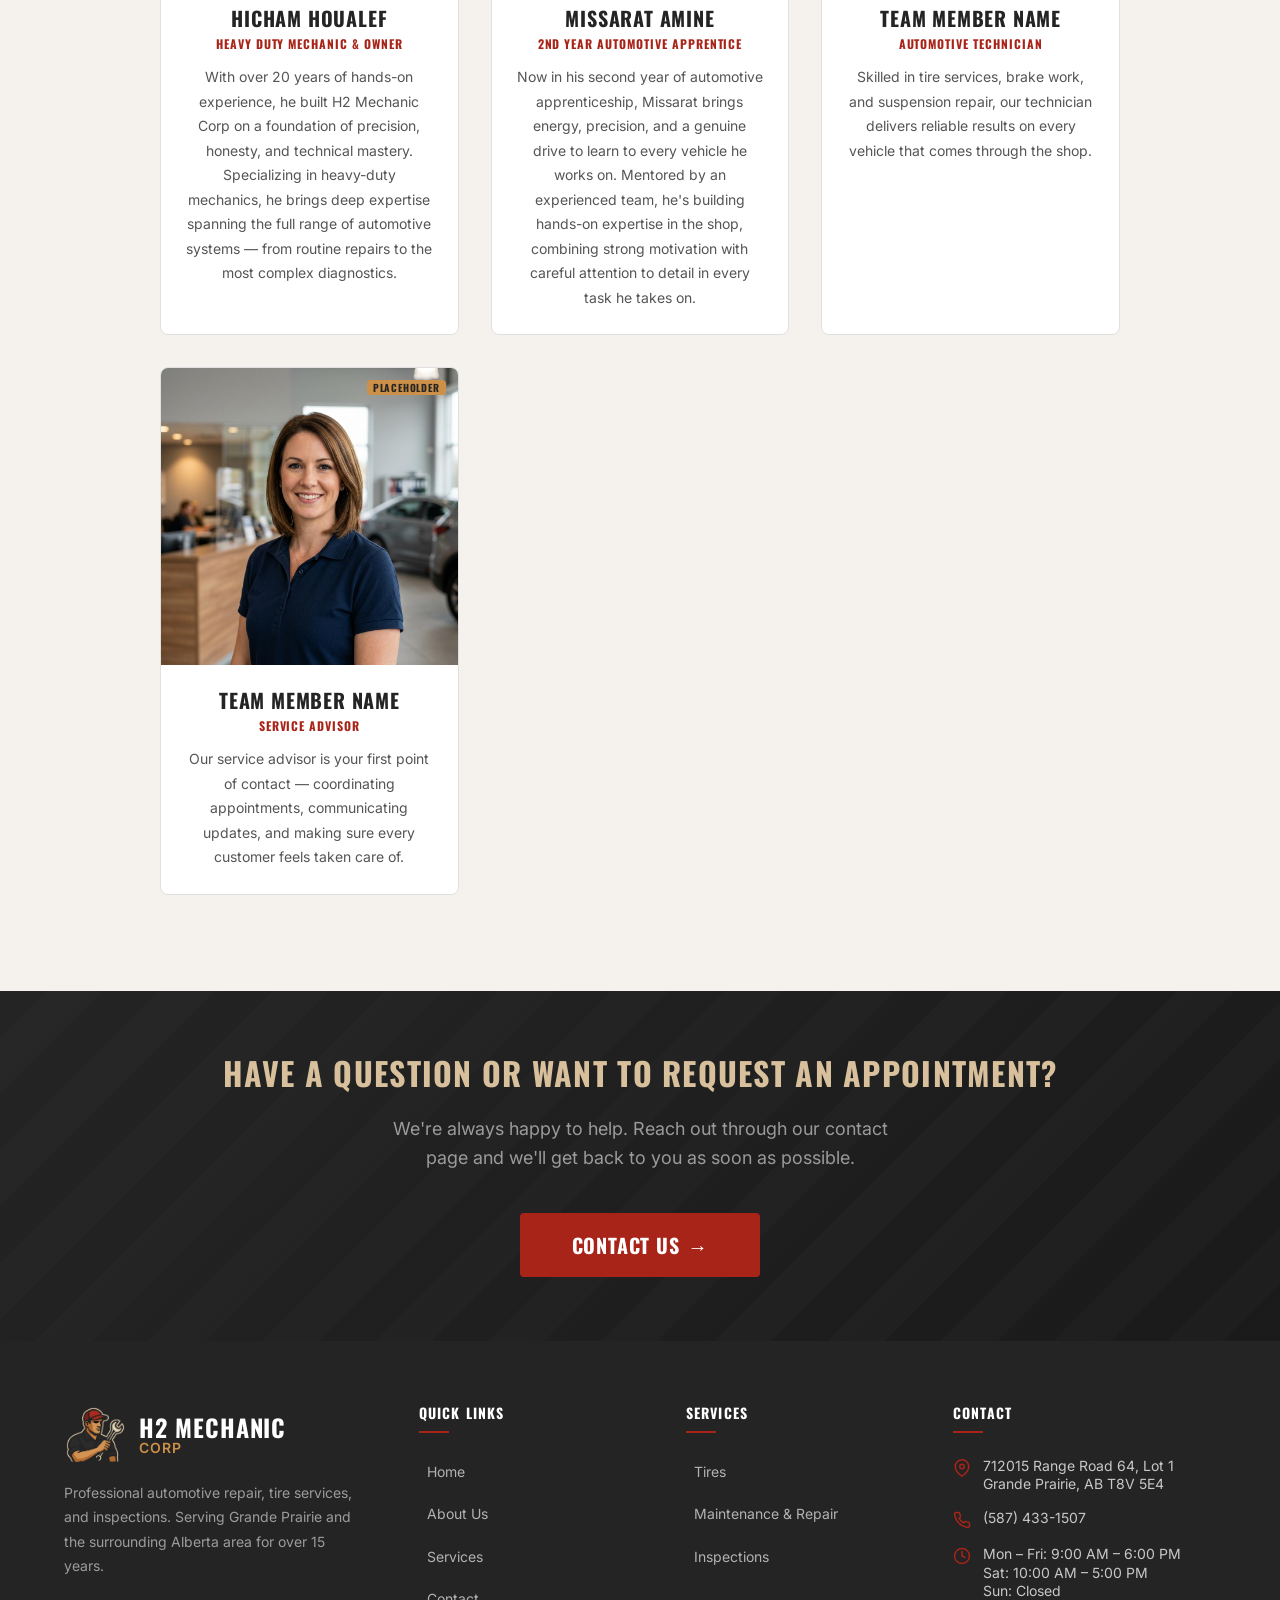
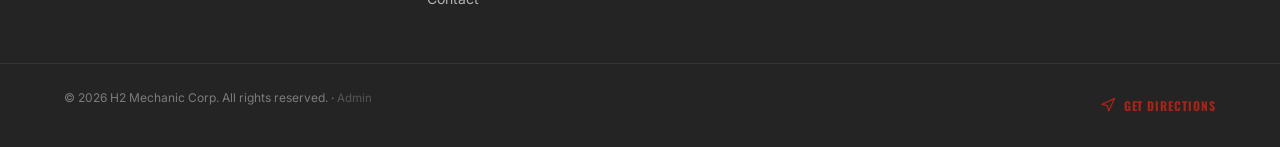
==== commit 19ad8887: "Fix: Add cache buster query parameter to Missarat Amine image" ====
--- a/about.html
+++ b/about.html
@@ -276,7 +276,7 @@
             <!-- Team Member 2 — Apprentice -->
             <div class="team-card">
               <div class="team-card__image-wrap">
-                <img class="team-card__image" src="assets/images/H2MechanicCorp_MissaratAmine_TeamPhoto.jpg" alt="Portrait of Missarat Amine, 2nd Year Automotive Apprentice" loading="lazy" style="object-fit: cover;">
+                <img class="team-card__image" src="assets/images/H2MechanicCorp_MissaratAmine_TeamPhoto.jpg?v=2" alt="Portrait of Missarat Amine, 2nd Year Automotive Apprentice" loading="lazy" style="object-fit: cover;">
               </div>
               <div class="team-card__body">
                 <h3 class="team-card__name">Missarat Amine</h3>
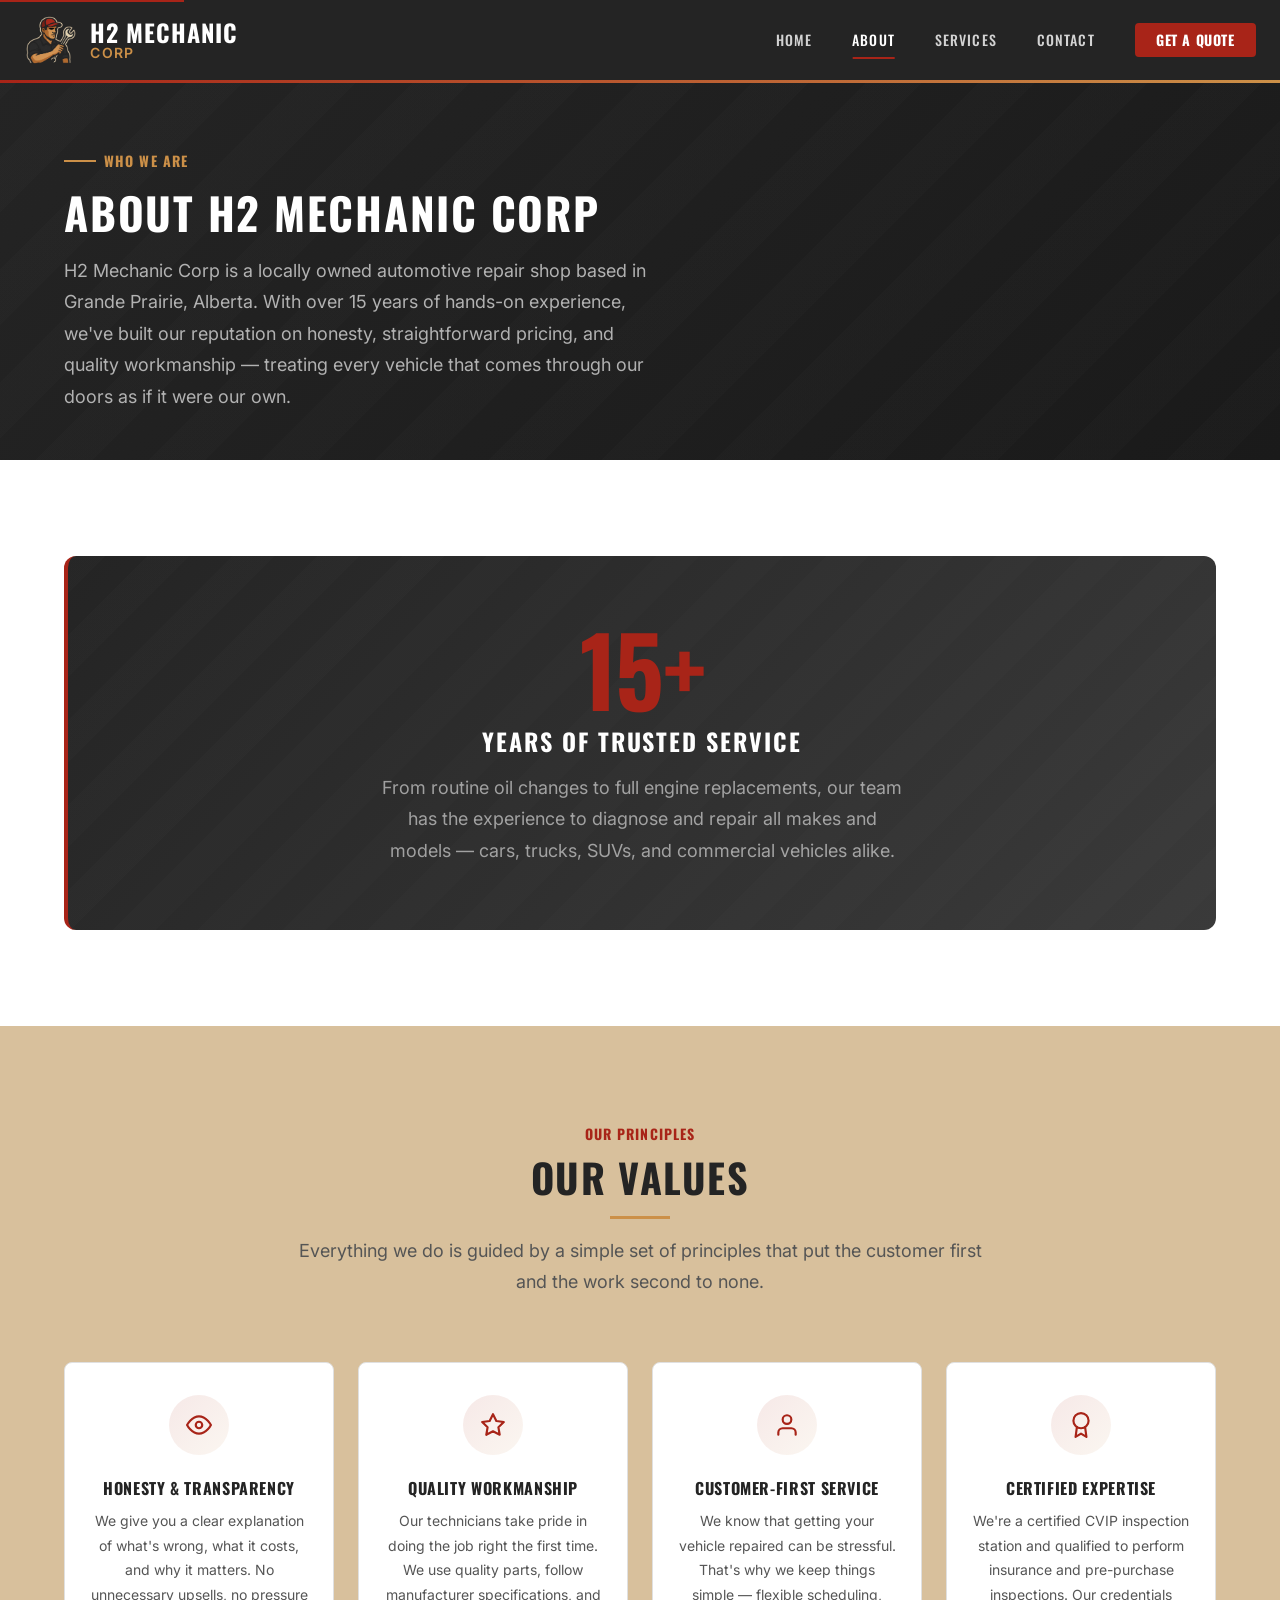
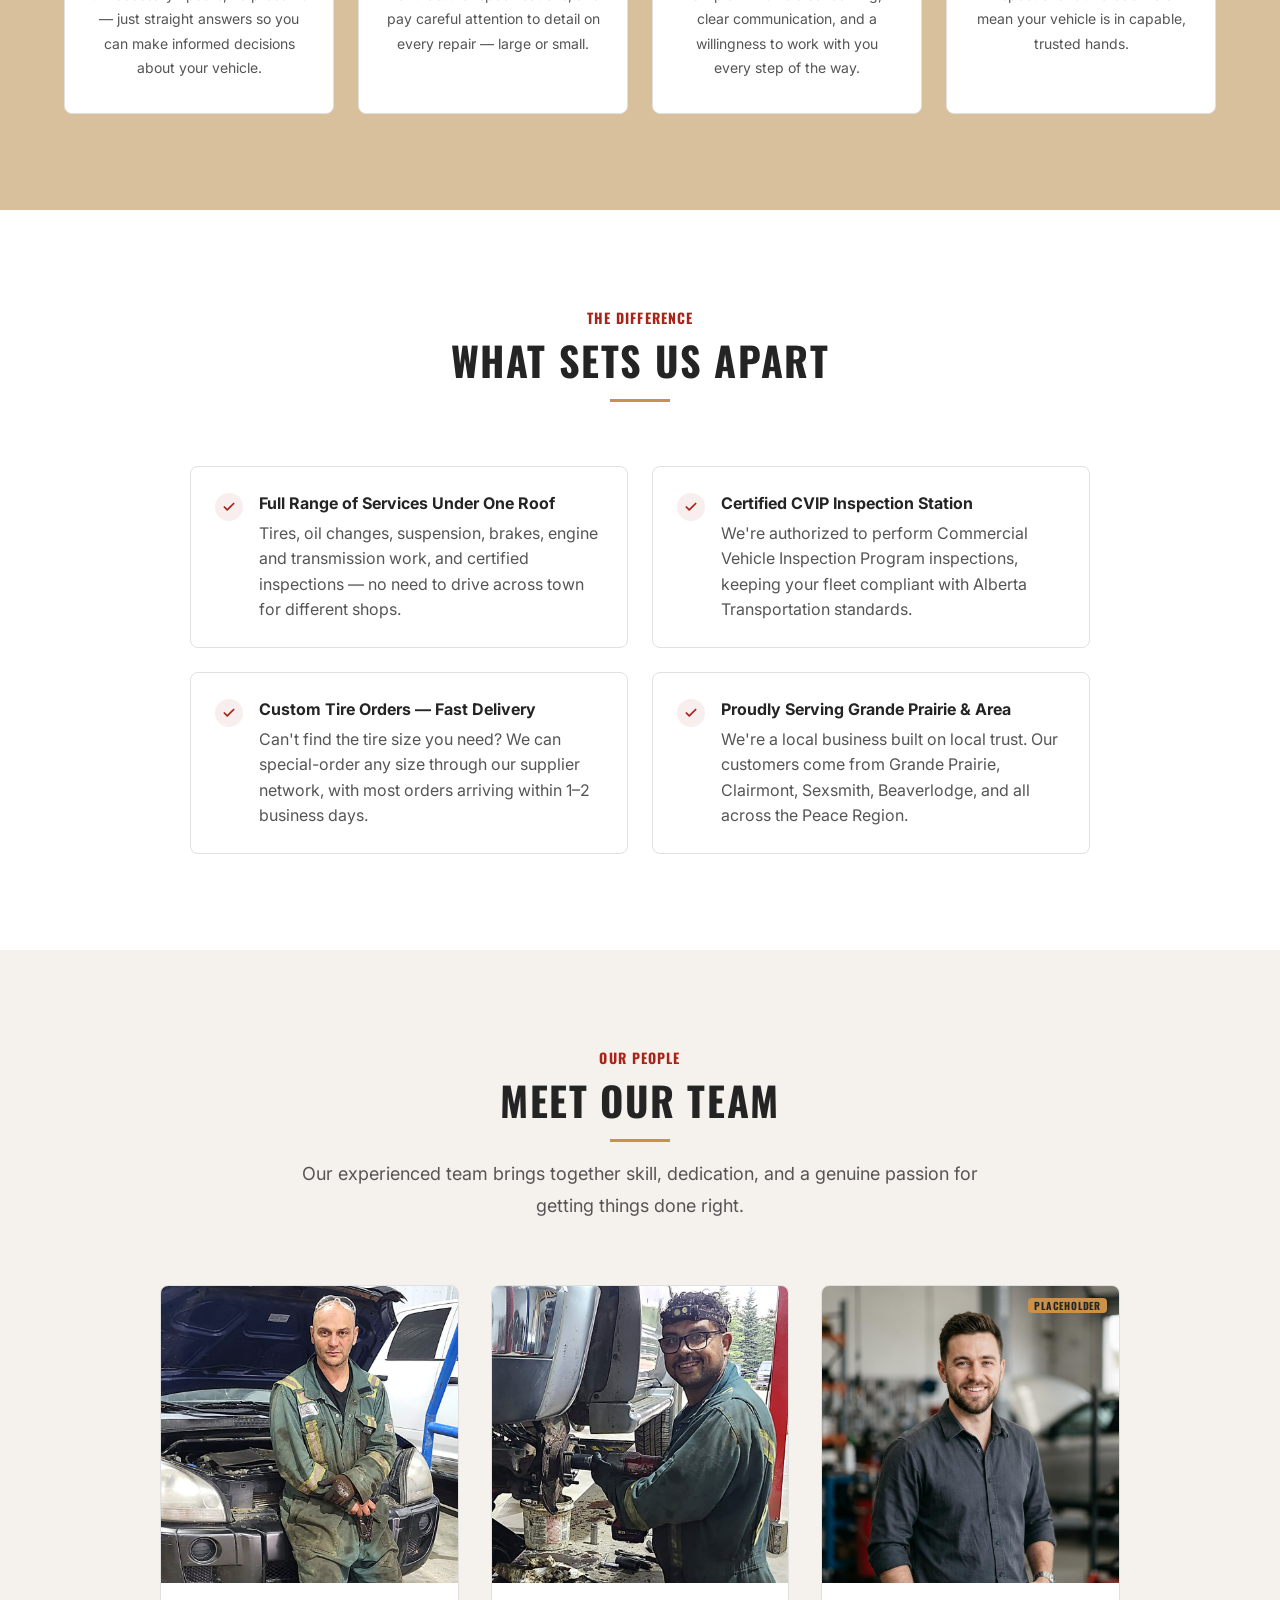
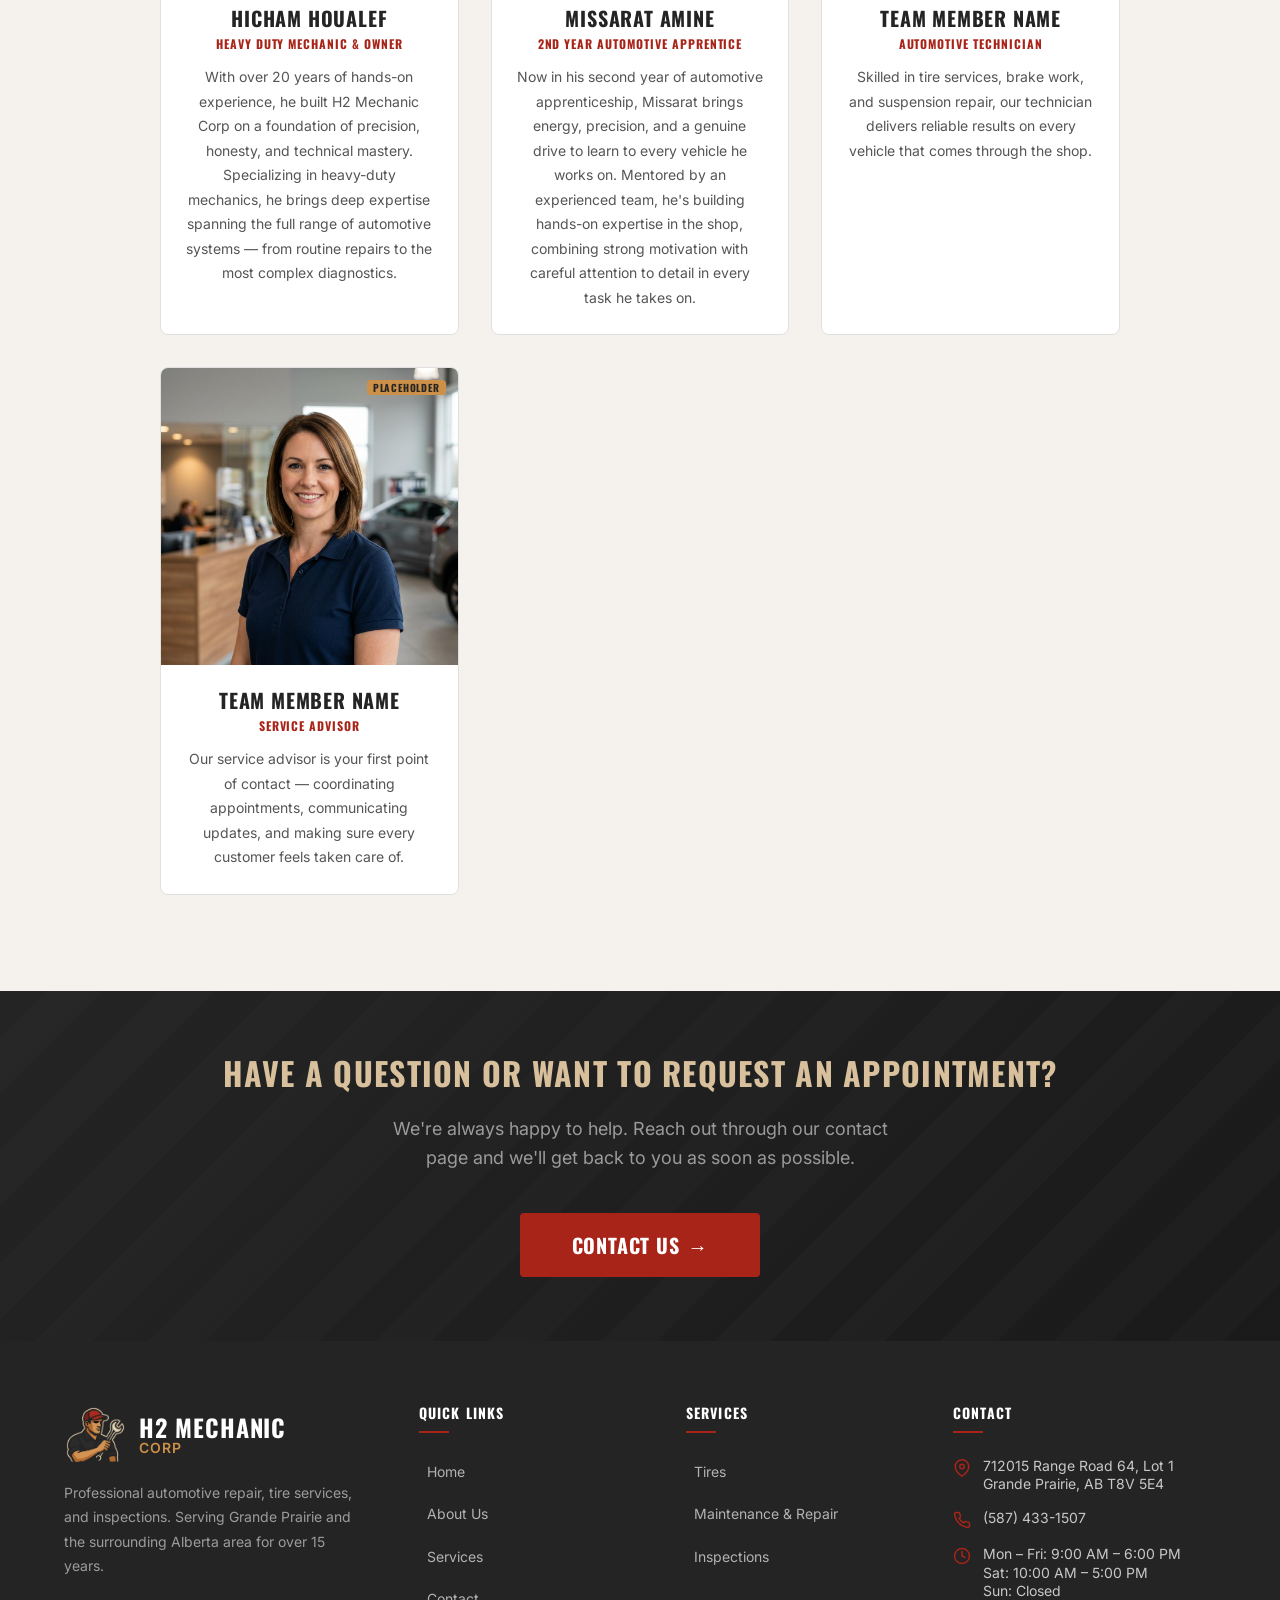
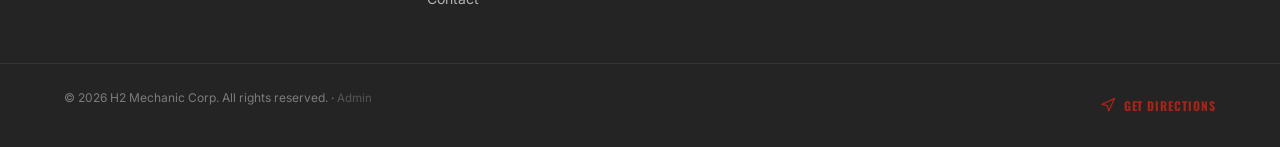
==== commit f2a392ce: "Fix: Restore original Missarat Amine photo (brake hub work) with cache buster v3" ====
--- a/about.html
+++ b/about.html
@@ -276,7 +276,7 @@
             <!-- Team Member 2 — Apprentice -->
             <div class="team-card">
               <div class="team-card__image-wrap">
-                <img class="team-card__image" src="assets/images/H2MechanicCorp_MissaratAmine_TeamPhoto.jpg?v=2" alt="Portrait of Missarat Amine, 2nd Year Automotive Apprentice" loading="lazy" style="object-fit: cover;">
+                <img class="team-card__image" src="assets/images/H2MechanicCorp_MissaratAmine_TeamPhoto.jpg?v=3" alt="Portrait of Missarat Amine, 2nd Year Automotive Apprentice" loading="lazy" style="object-fit: cover;">
               </div>
               <div class="team-card__body">
                 <h3 class="team-card__name">Missarat Amine</h3>
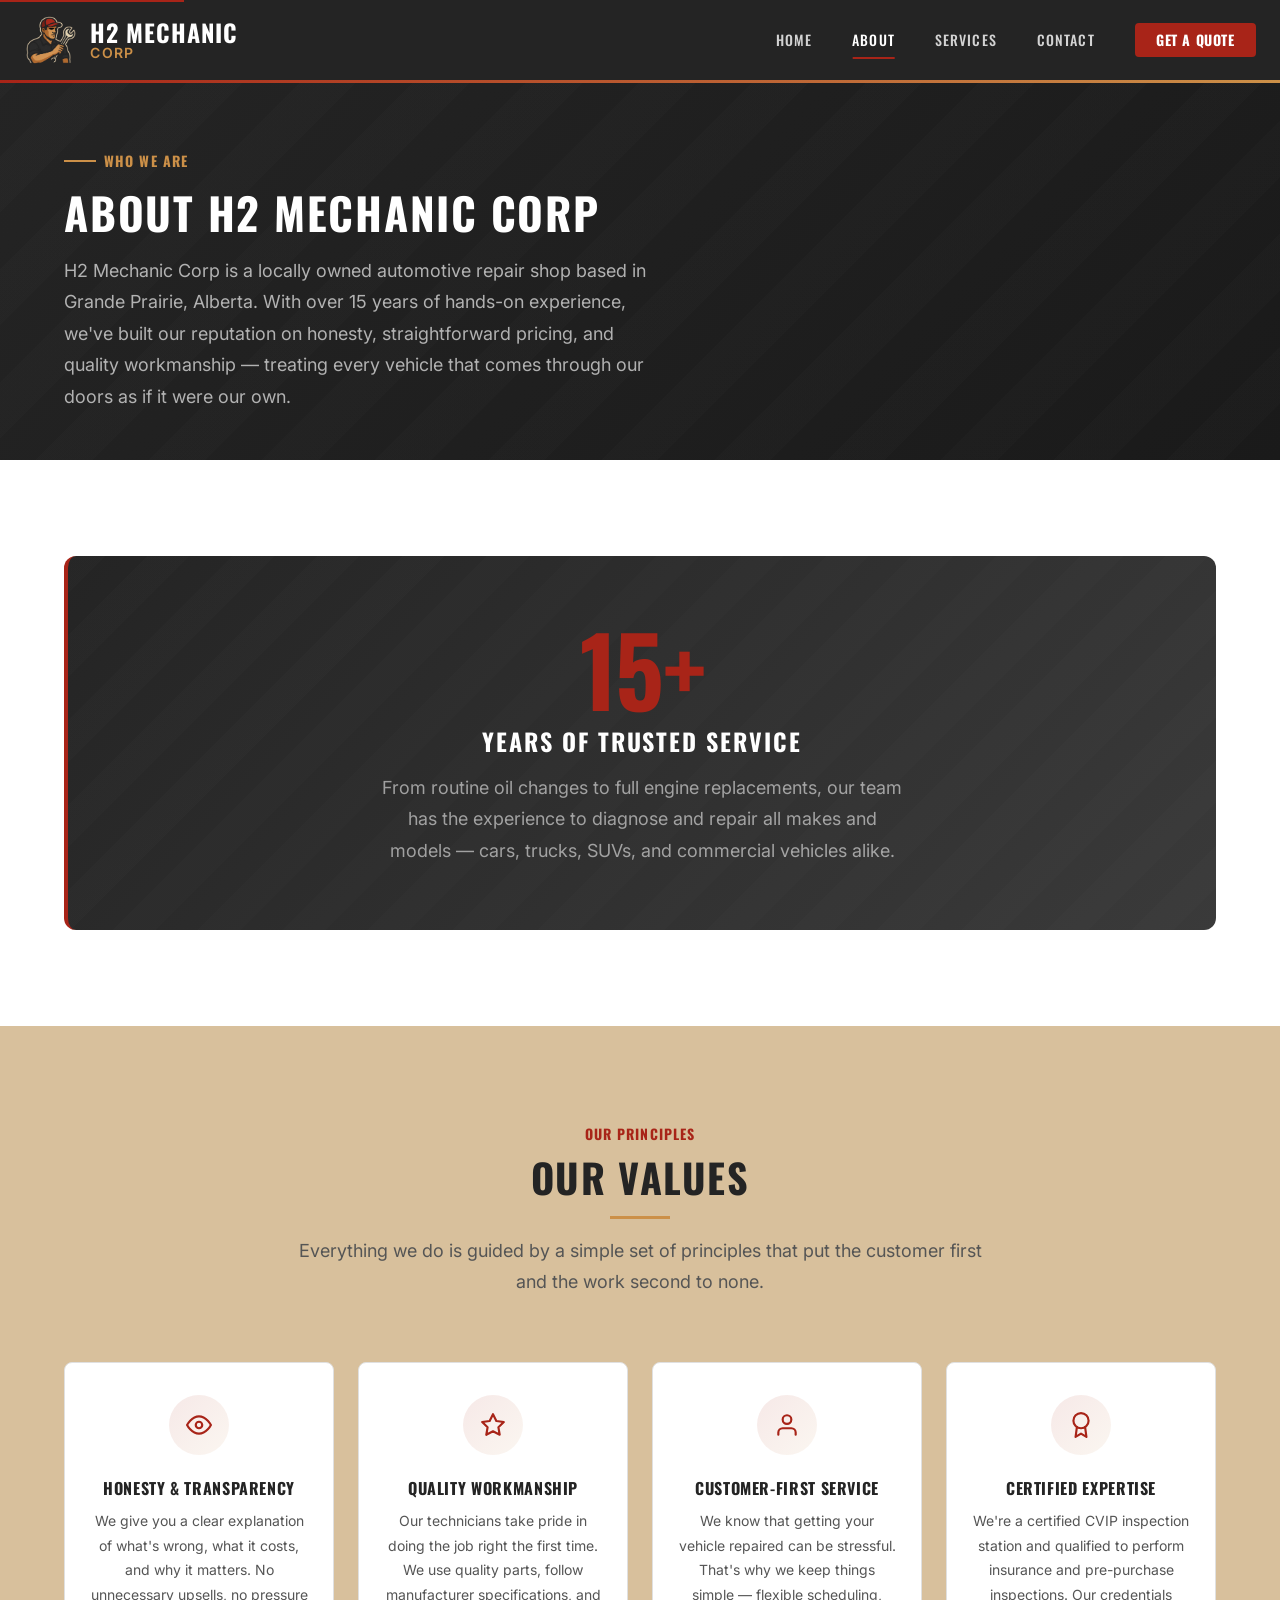
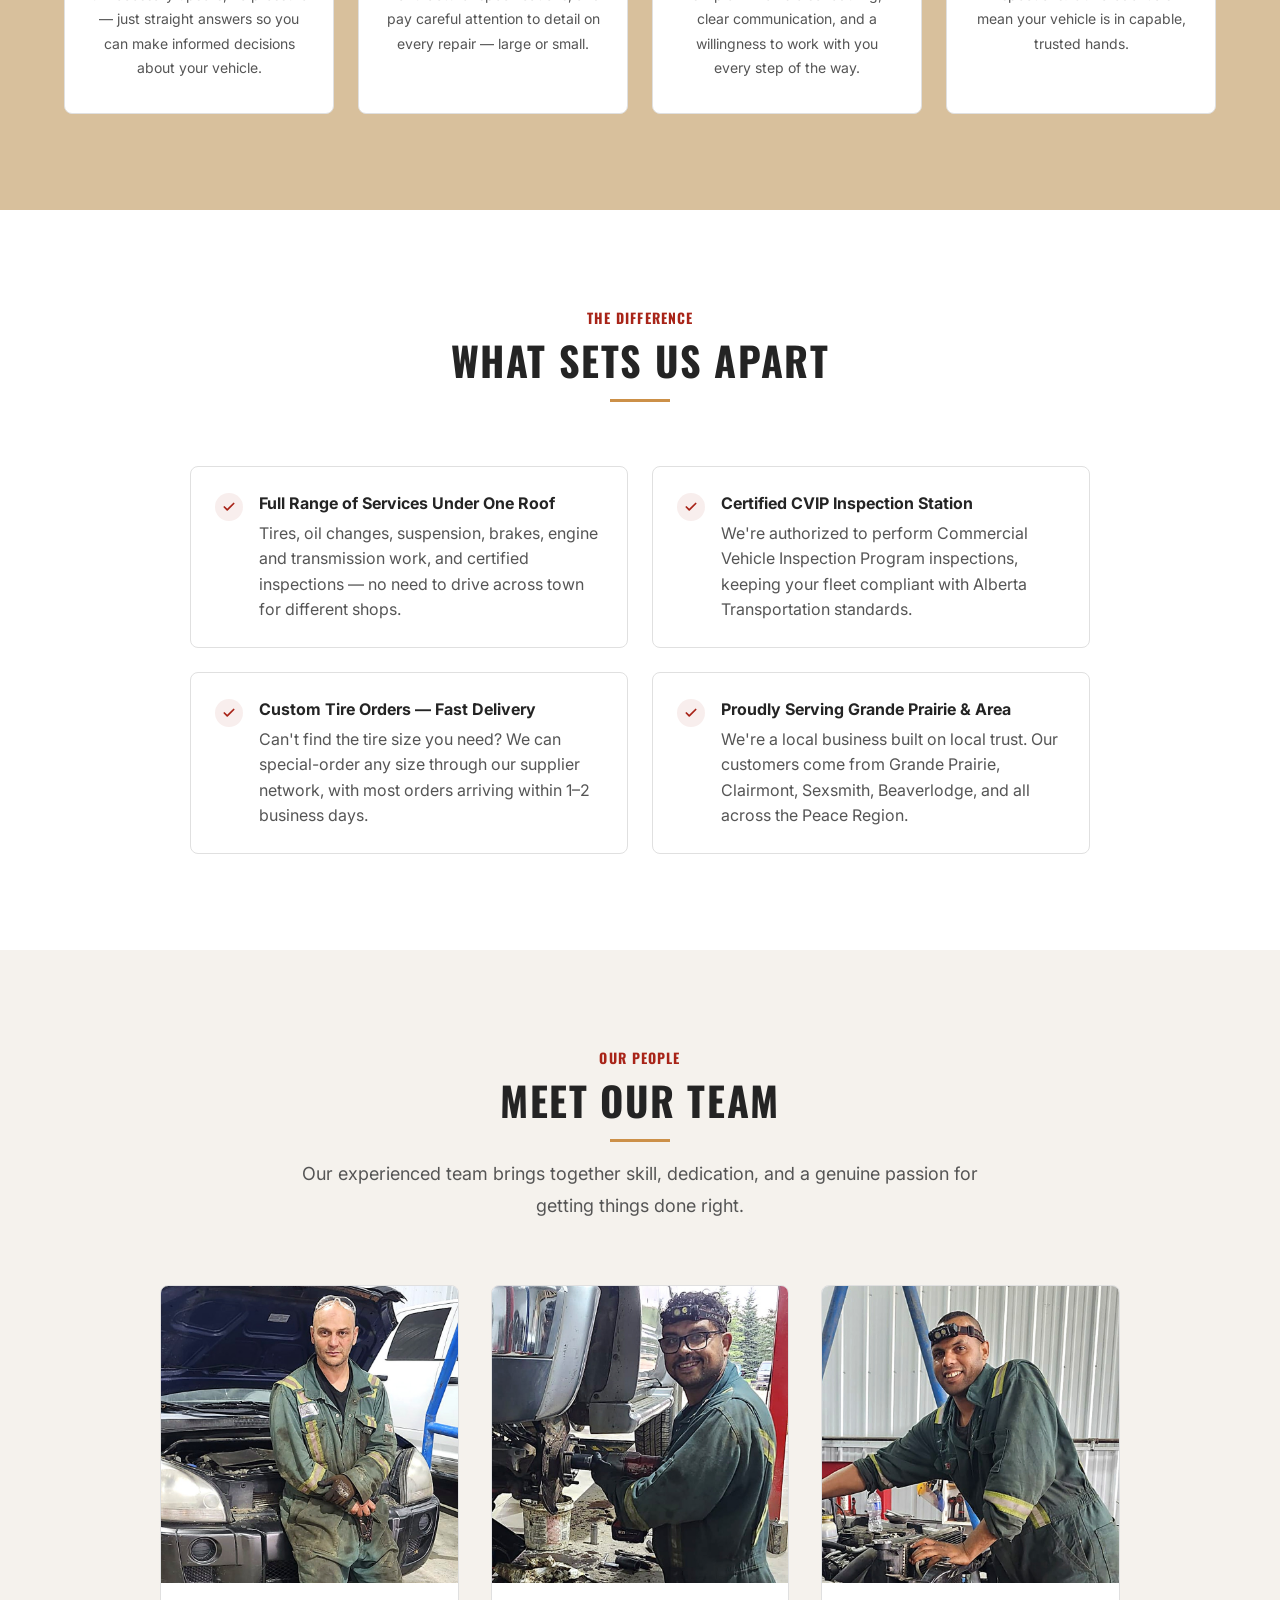
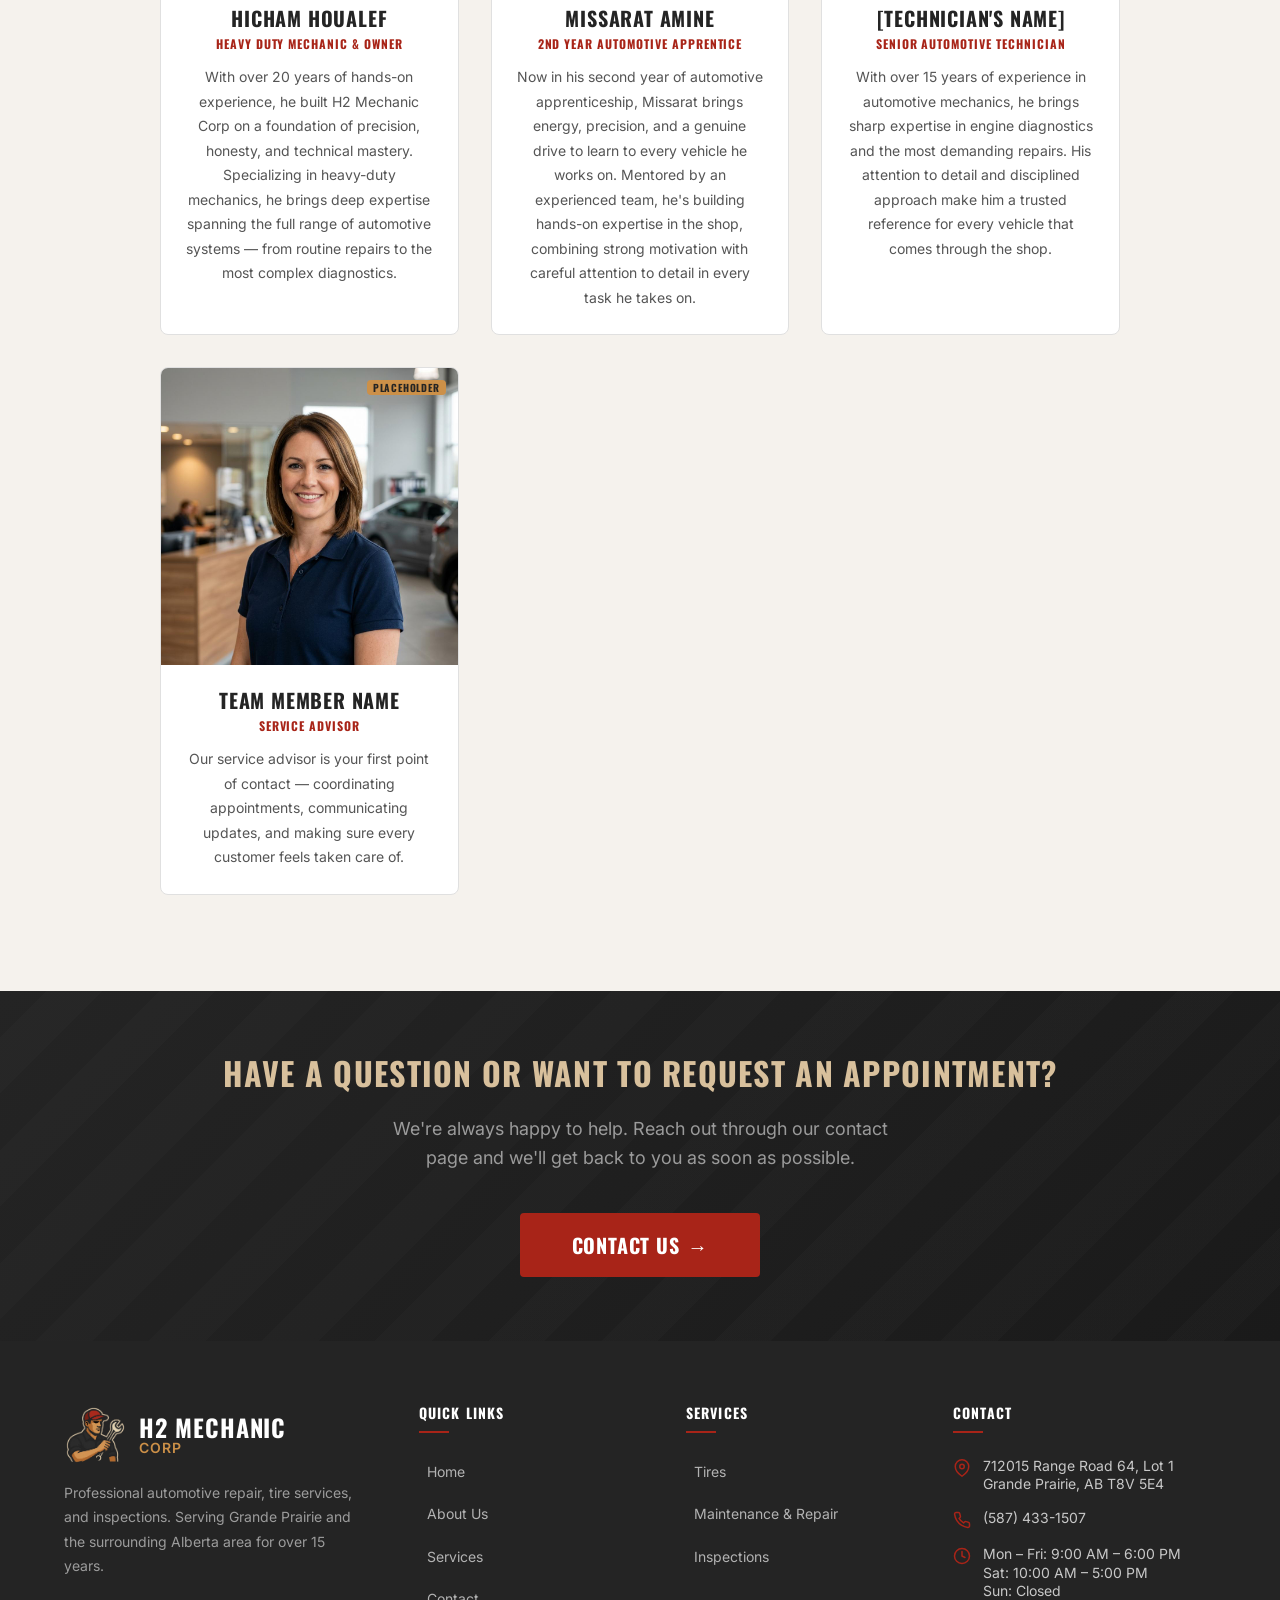
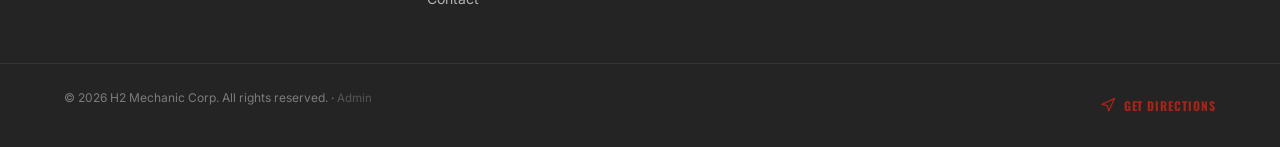
==== commit 9295d011: "Feature: Add Senior Automotive Technician (Team Member 3) card with real photo" ====
--- a/about.html
+++ b/about.html
@@ -285,16 +285,15 @@
               </div>
             </div>
 
-            <!-- Team Member 3 -->
+            <!-- Team Member 3 — Senior Technician -->
             <div class="team-card">
               <div class="team-card__image-wrap">
-                <img class="team-card__image" src="assets/images/team-2.jpg" alt="Portrait of Automotive Technician" loading="lazy">
-                <span class="team-card__placeholder-badge">Placeholder</span>
+                <img class="team-card__image" src="assets/images/H2MechanicCorp_TeamMember3_TeamPhoto.jpg" alt="Portrait of Senior Automotive Technician at H2 Mechanic Corp" loading="lazy" style="object-fit: cover;">
               </div>
               <div class="team-card__body">
-                <h3 class="team-card__name">Team Member Name</h3>
-                <p class="team-card__role">Automotive Technician</p>
-                <p class="team-card__bio">Skilled in tire services, brake work, and suspension repair, our technician delivers reliable results on every vehicle that comes through the shop.</p>
+                <h3 class="team-card__name">[Technician's Name]</h3>
+                <p class="team-card__role">Senior Automotive Technician</p>
+                <p class="team-card__bio">With over 15 years of experience in automotive mechanics, he brings sharp expertise in engine diagnostics and the most demanding repairs. His attention to detail and disciplined approach make him a trusted reference for every vehicle that comes through the shop.</p>
               </div>
             </div>
 
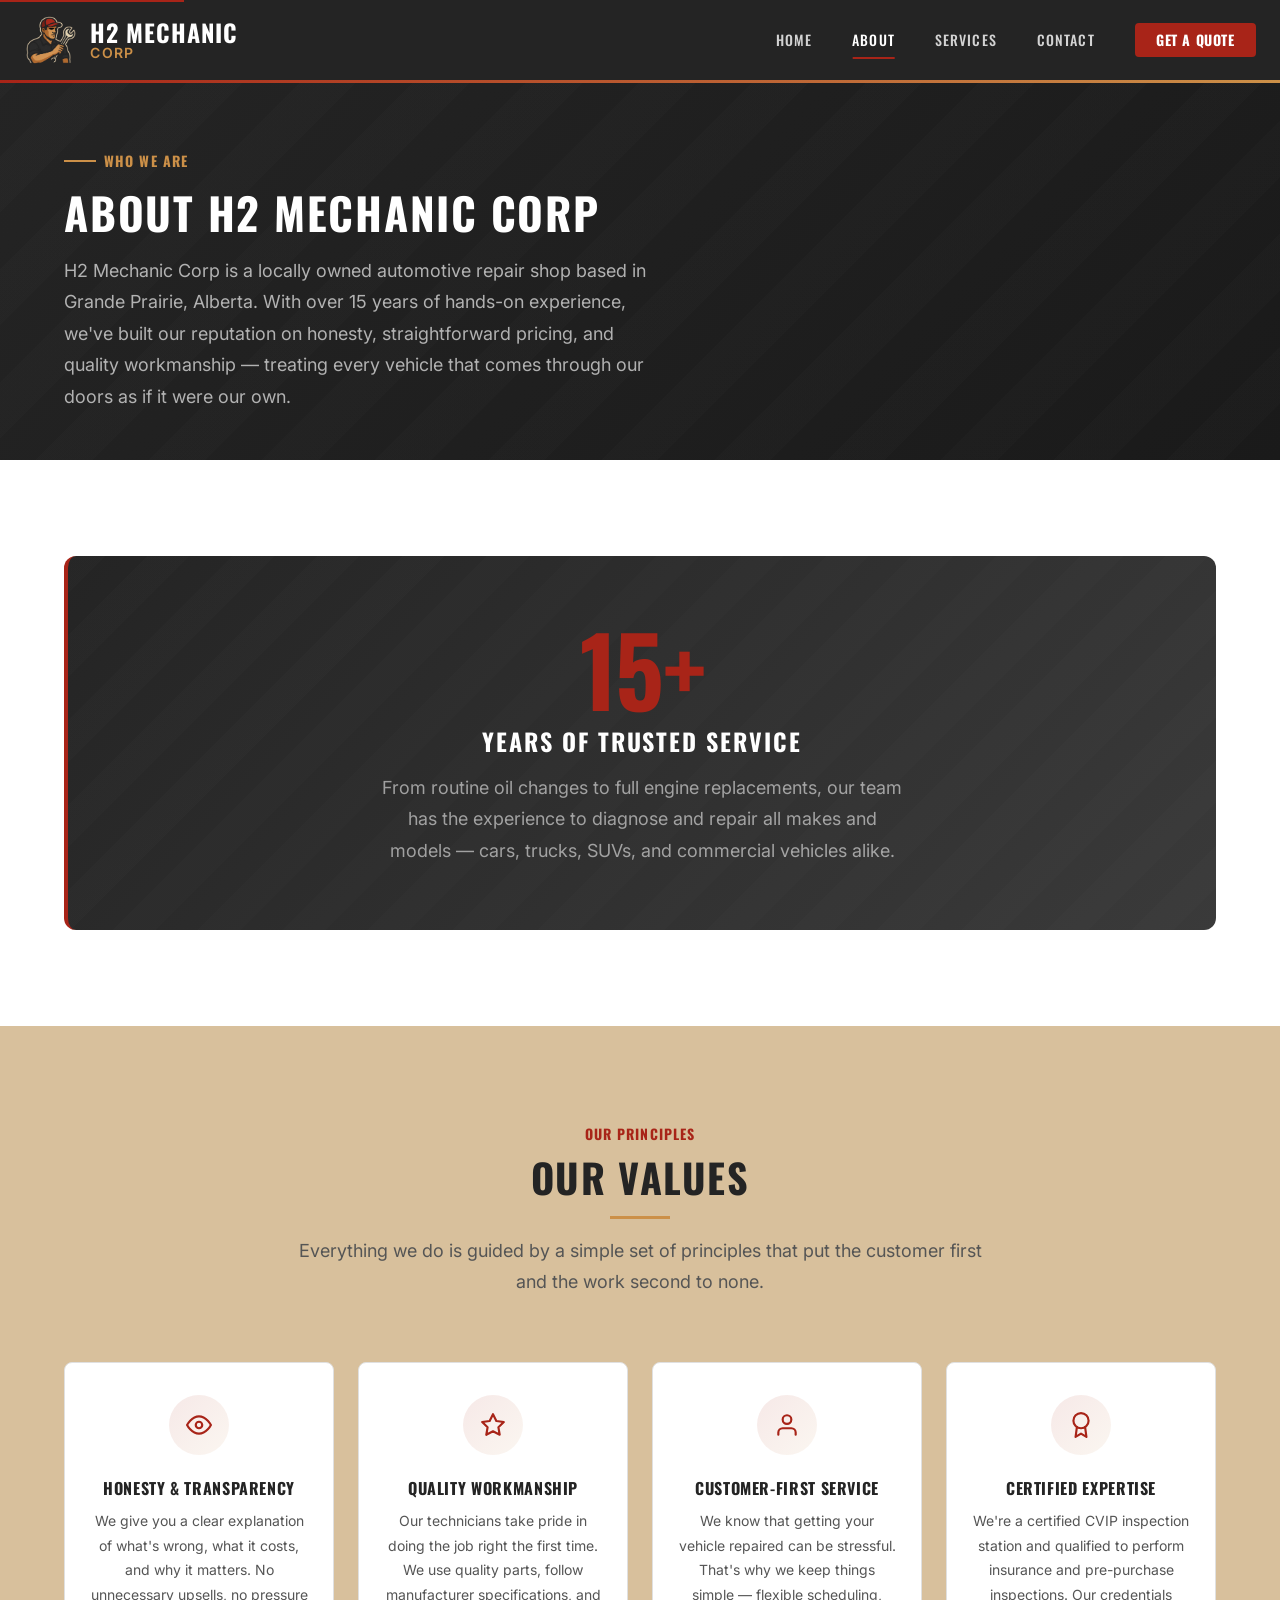
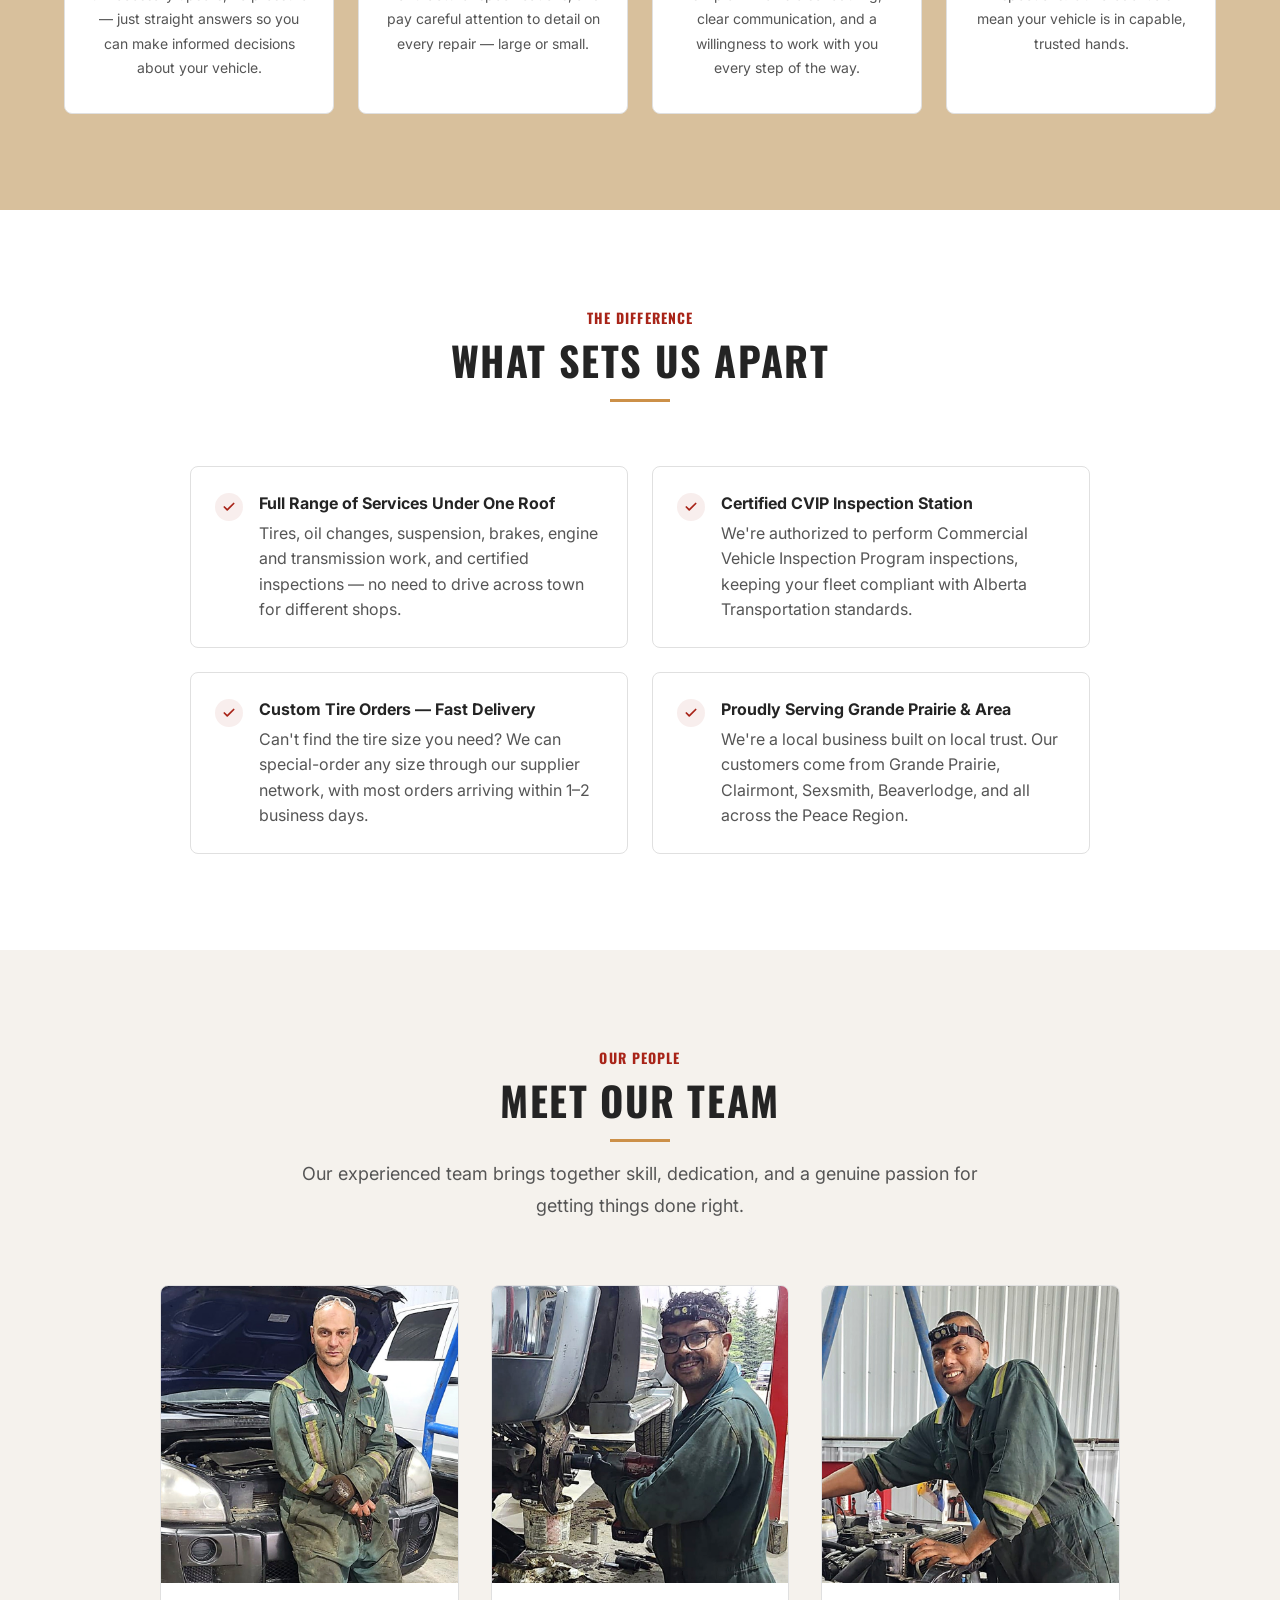
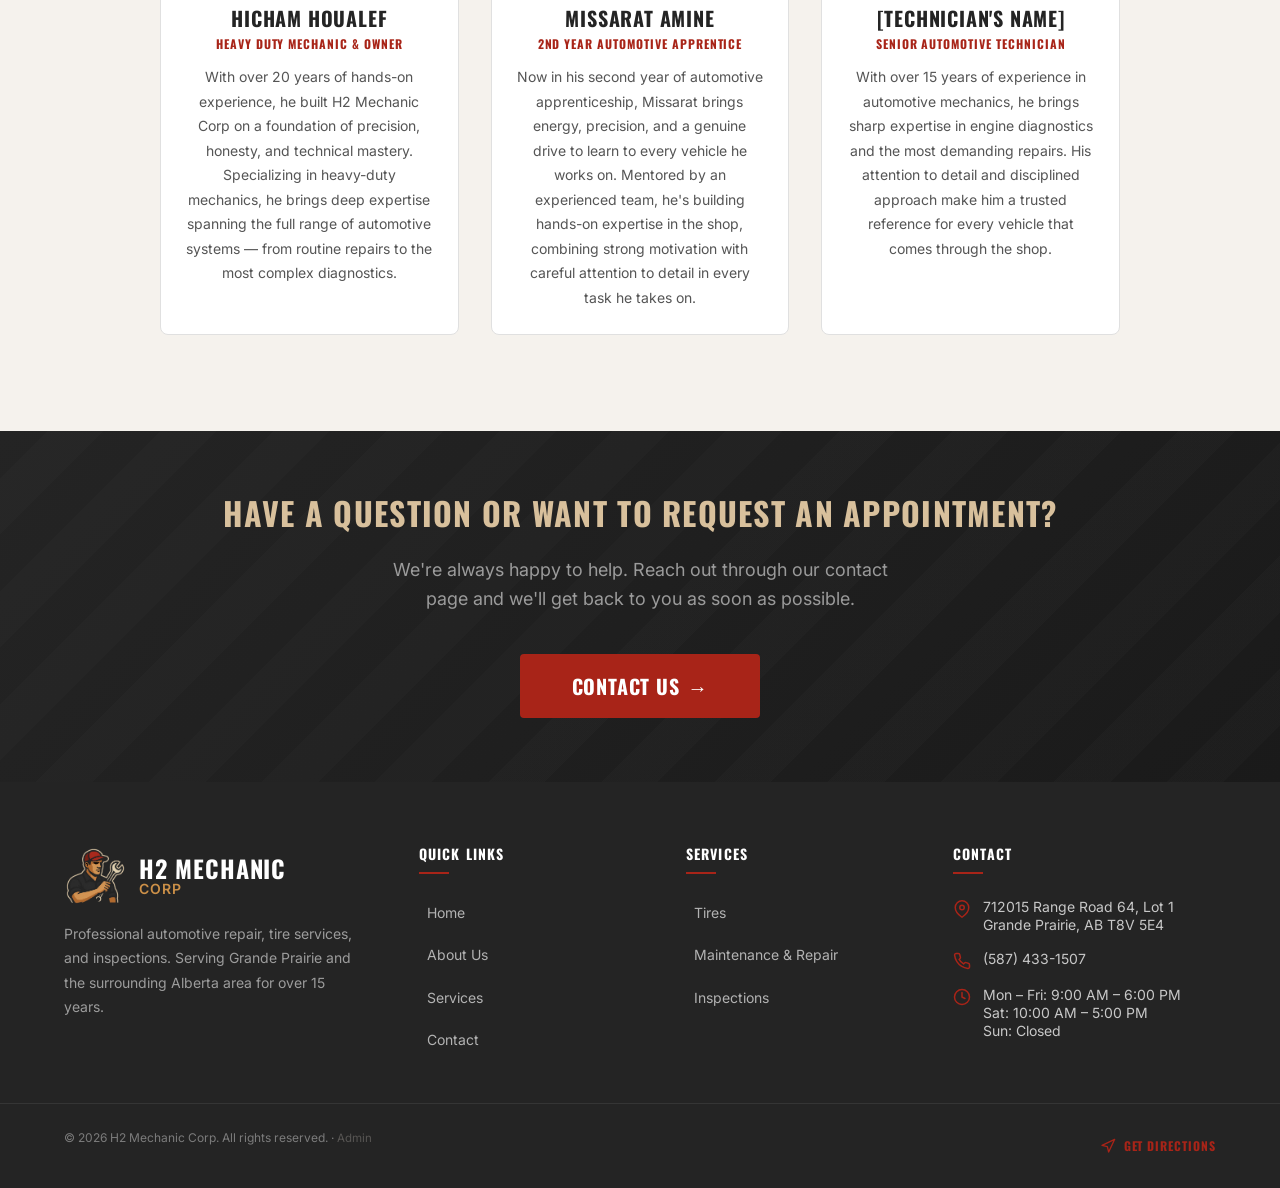
==== commit e5e8c216: "Remove: Delete last placeholder team card (Service Advisor)" ====
--- a/about.html
+++ b/about.html
@@ -297,18 +297,6 @@
               </div>
             </div>
 
-            <!-- Team Member 4 -->
-            <div class="team-card">
-              <div class="team-card__image-wrap">
-                <img class="team-card__image" src="assets/images/team-3.jpg" alt="Portrait of Service Advisor" loading="lazy">
-                <span class="team-card__placeholder-badge">Placeholder</span>
-              </div>
-              <div class="team-card__body">
-                <h3 class="team-card__name">Team Member Name</h3>
-                <p class="team-card__role">Service Advisor</p>
-                <p class="team-card__bio">Our service advisor is your first point of contact — coordinating appointments, communicating updates, and making sure every customer feels taken care of.</p>
-              </div>
-            </div>
 
           </div>
 
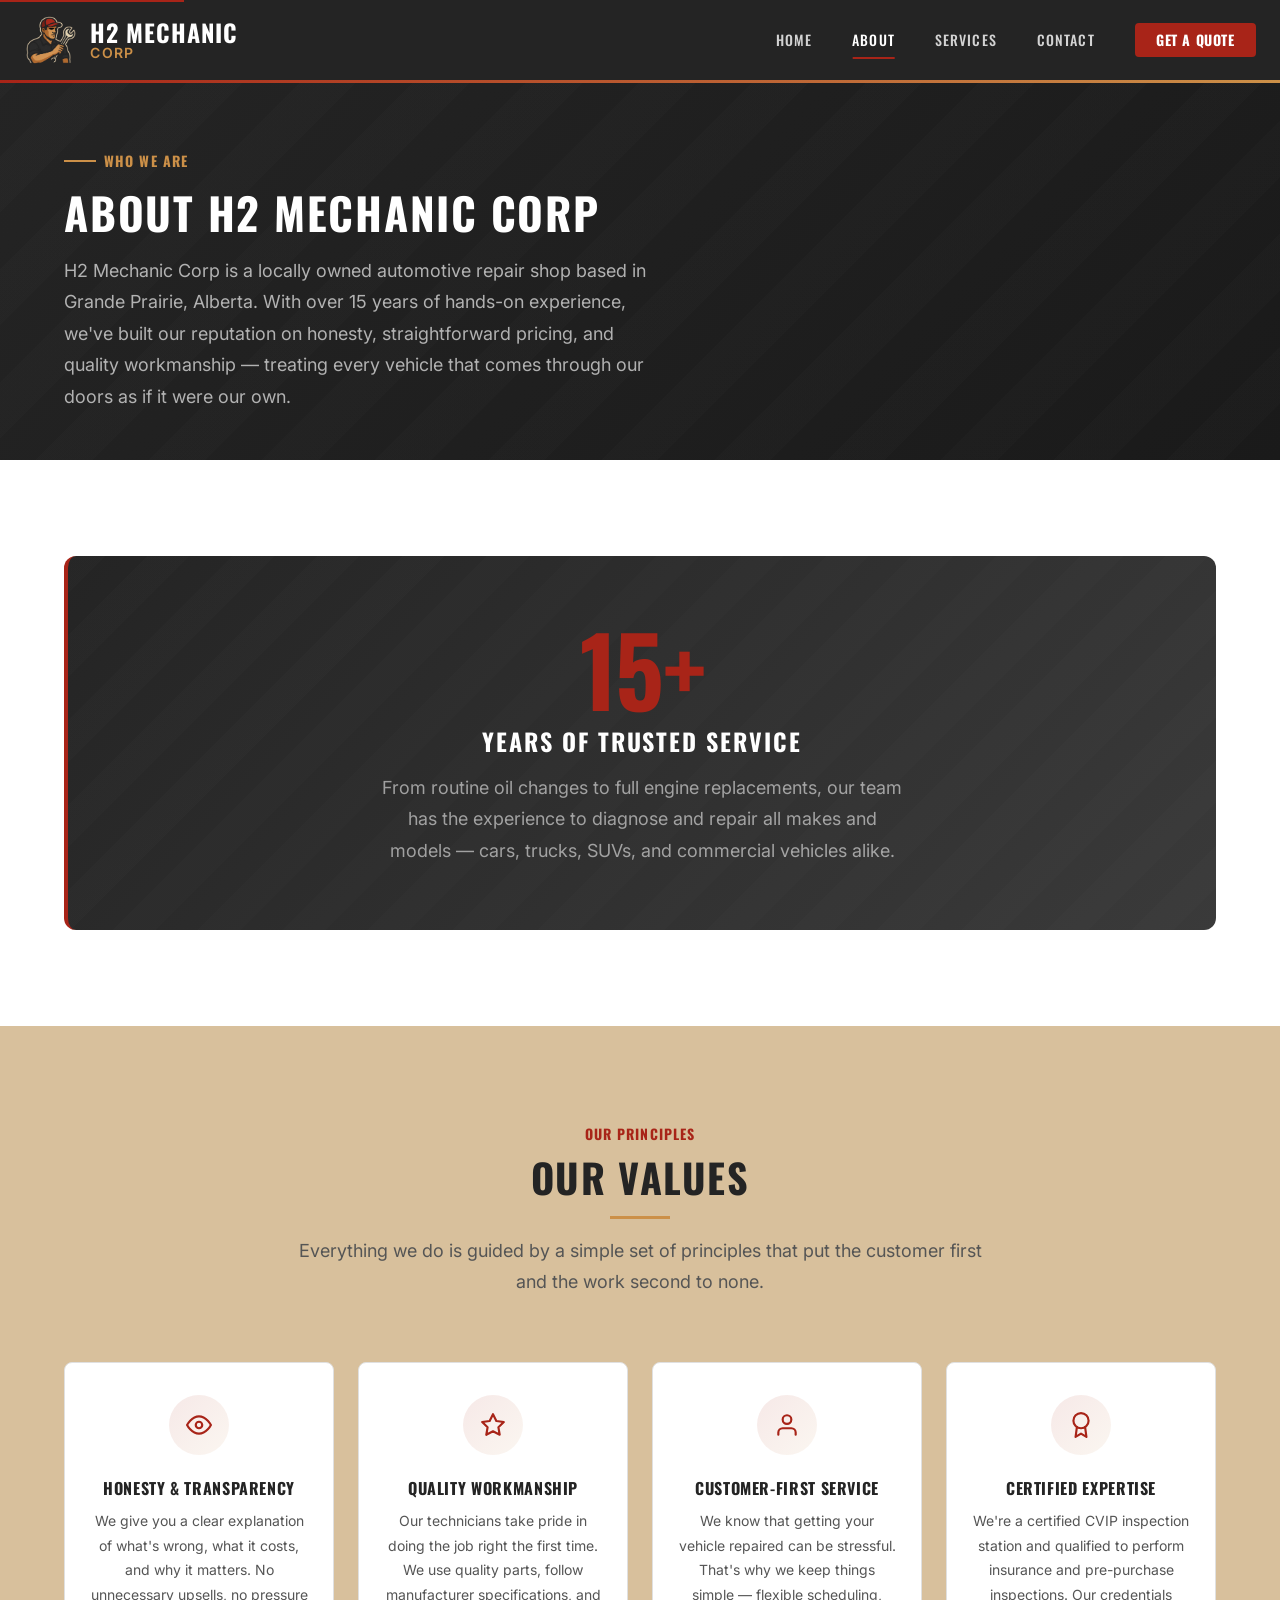
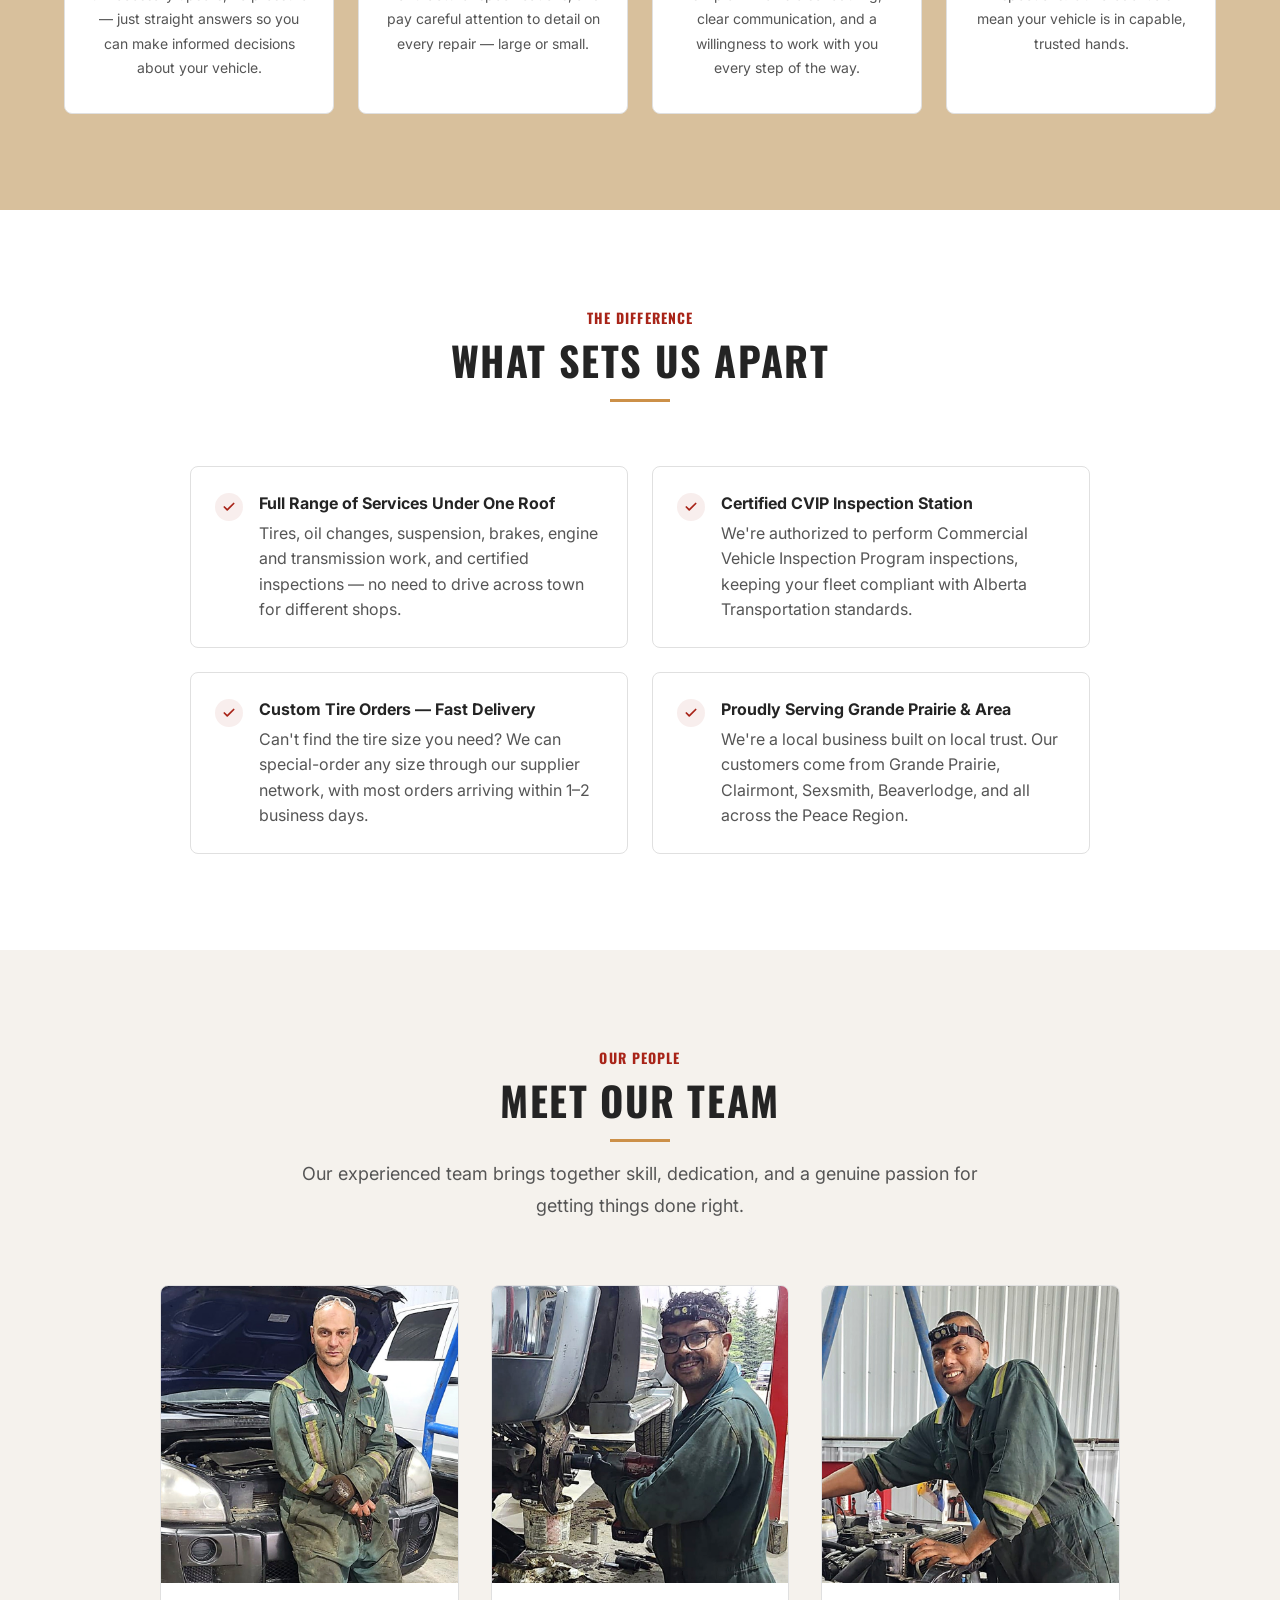
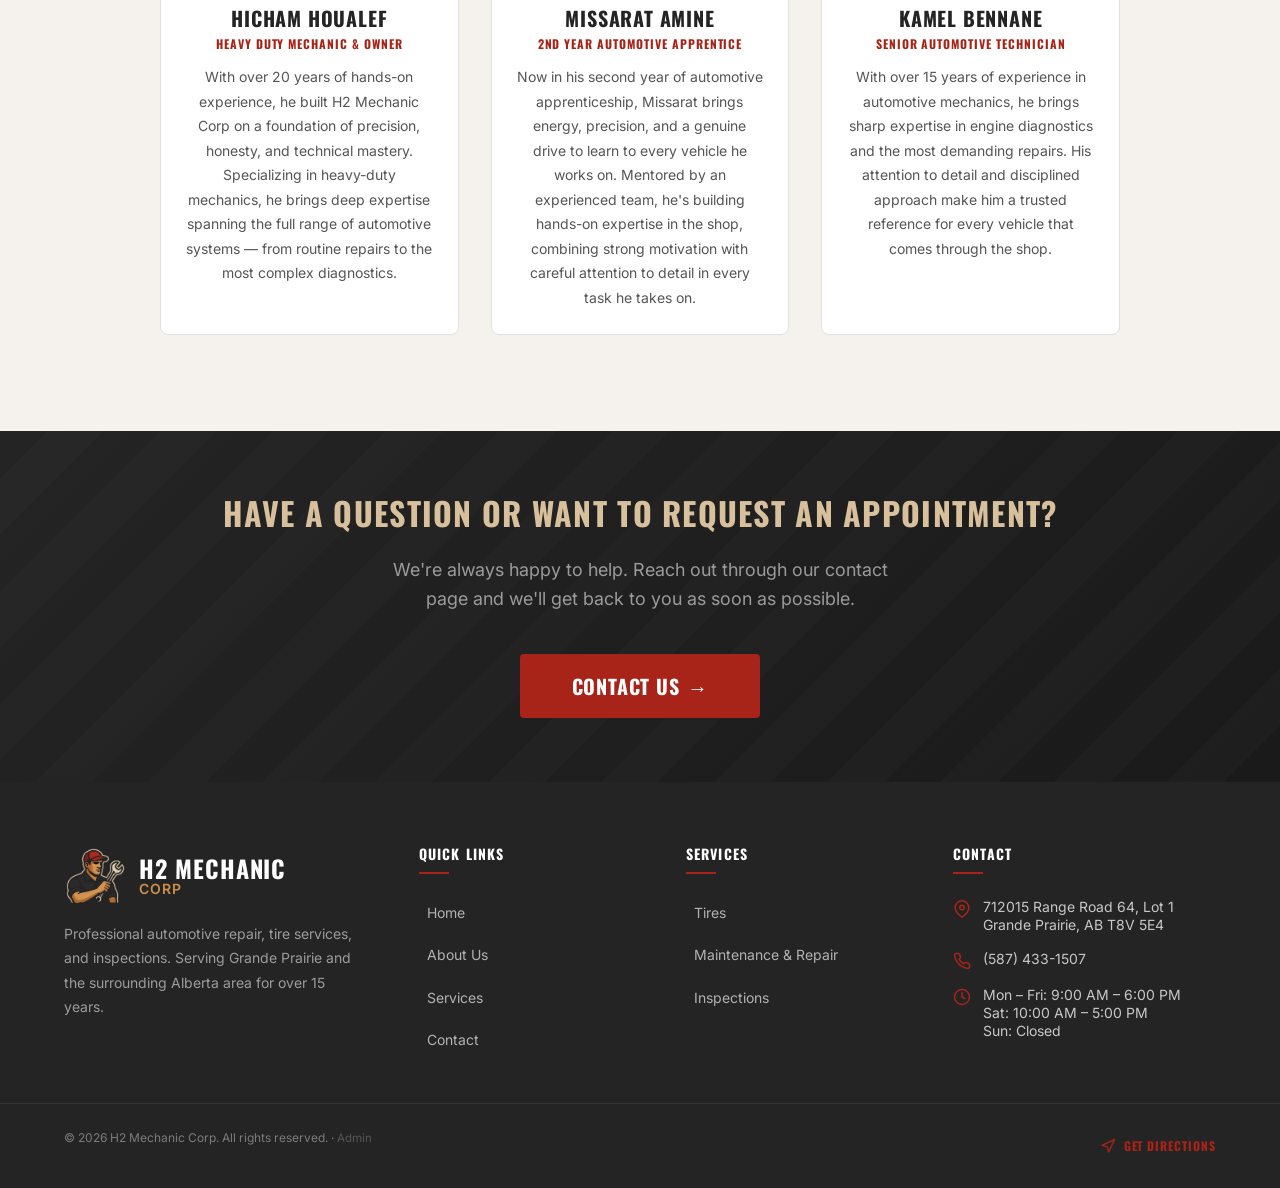
==== commit 2b29586f: "Design: Replace bracketed placeholder name with realistic technician name" ====
--- a/about.html
+++ b/about.html
@@ -291,7 +291,7 @@
                 <img class="team-card__image" src="assets/images/H2MechanicCorp_TeamMember3_TeamPhoto.jpg" alt="Portrait of Senior Automotive Technician at H2 Mechanic Corp" loading="lazy" style="object-fit: cover;">
               </div>
               <div class="team-card__body">
-                <h3 class="team-card__name">[Technician's Name]</h3>
+                <h3 class="team-card__name">Kamel Bennane</h3>
                 <p class="team-card__role">Senior Automotive Technician</p>
                 <p class="team-card__bio">With over 15 years of experience in automotive mechanics, he brings sharp expertise in engine diagnostics and the most demanding repairs. His attention to detail and disciplined approach make him a trusted reference for every vehicle that comes through the shop.</p>
               </div>
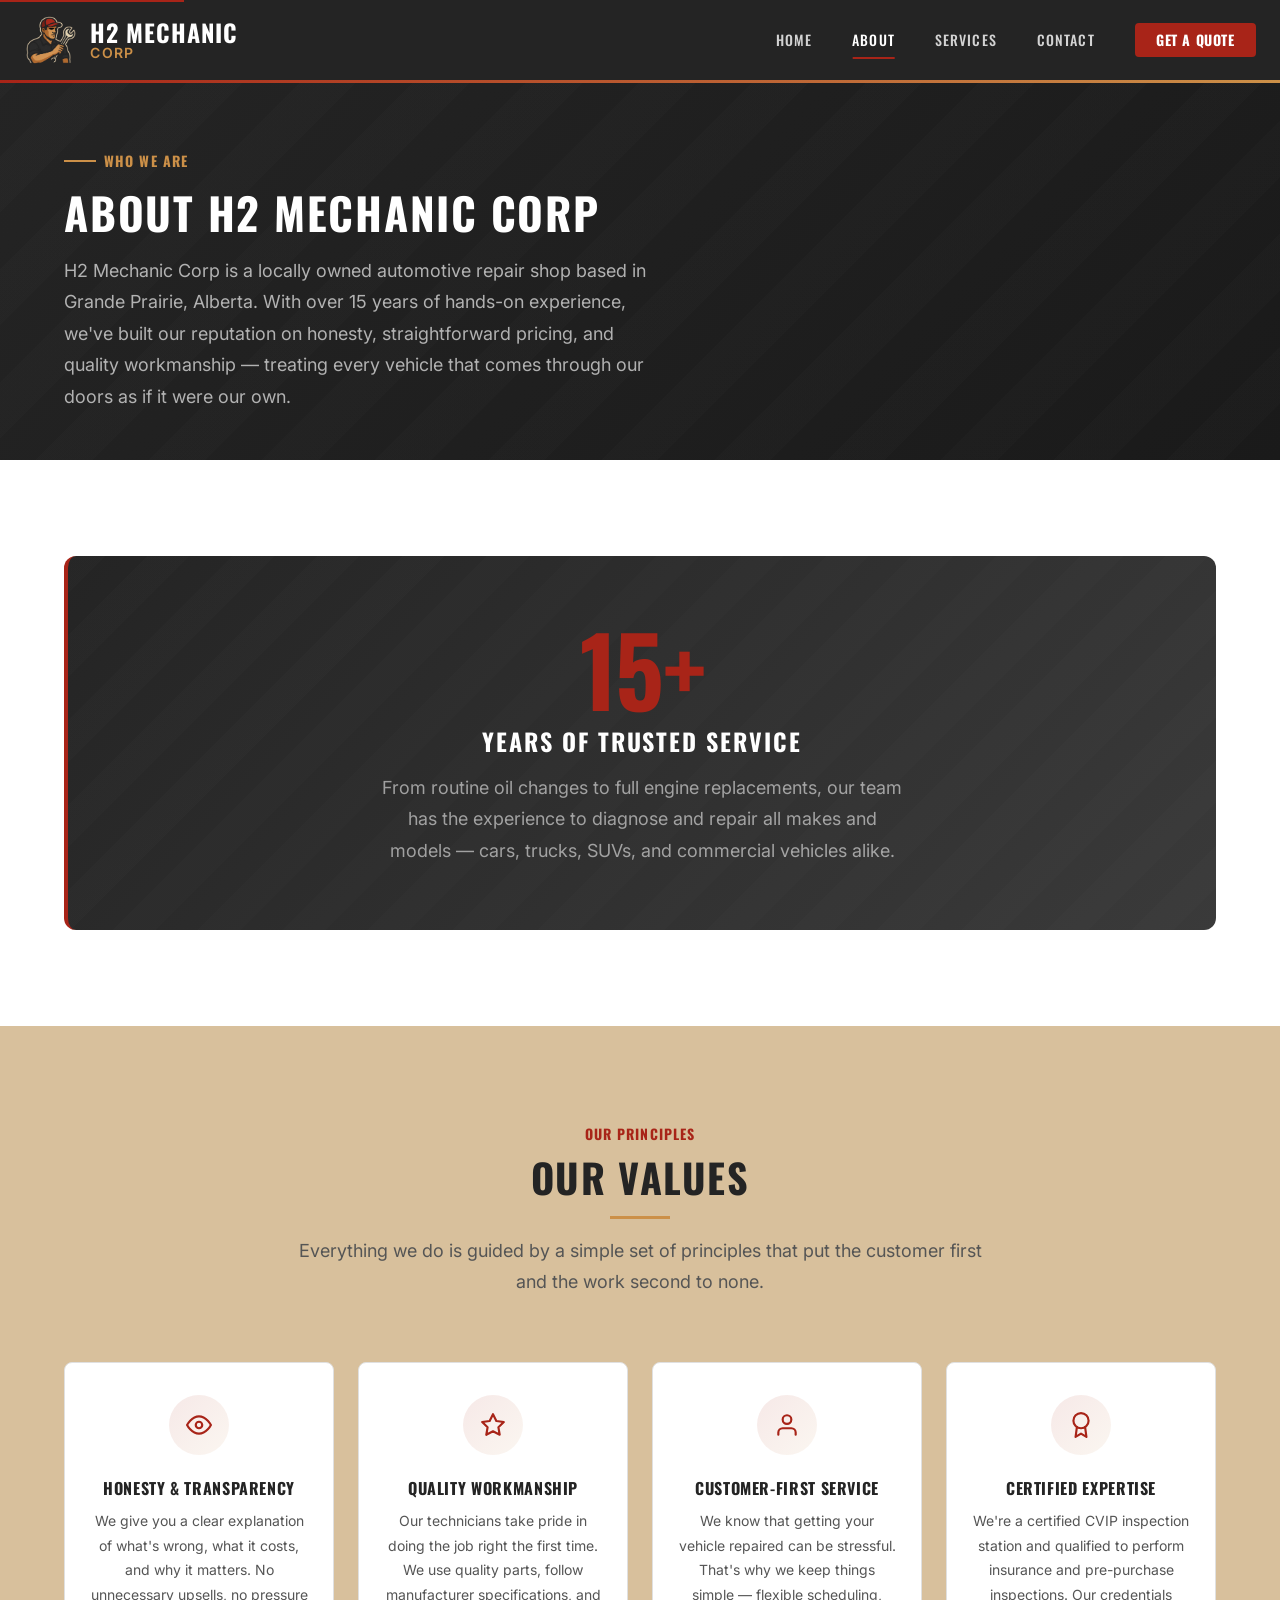
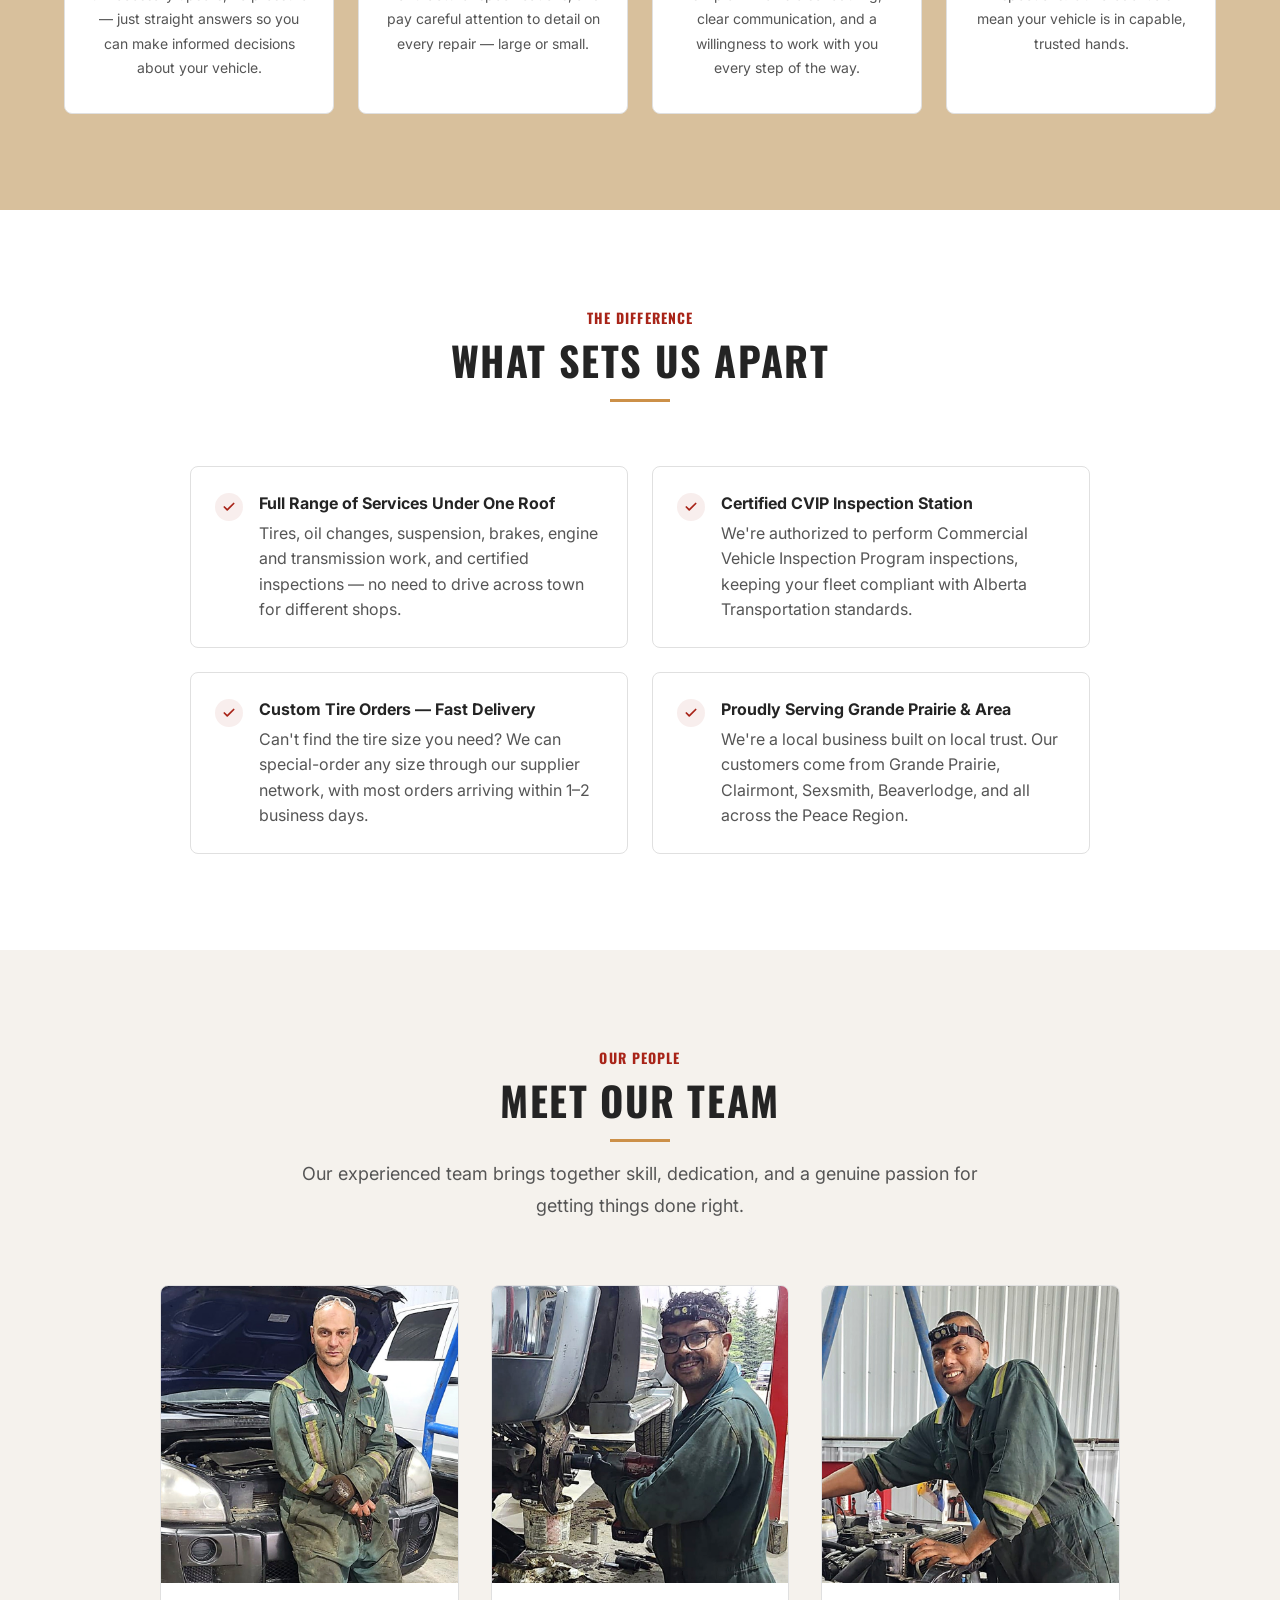
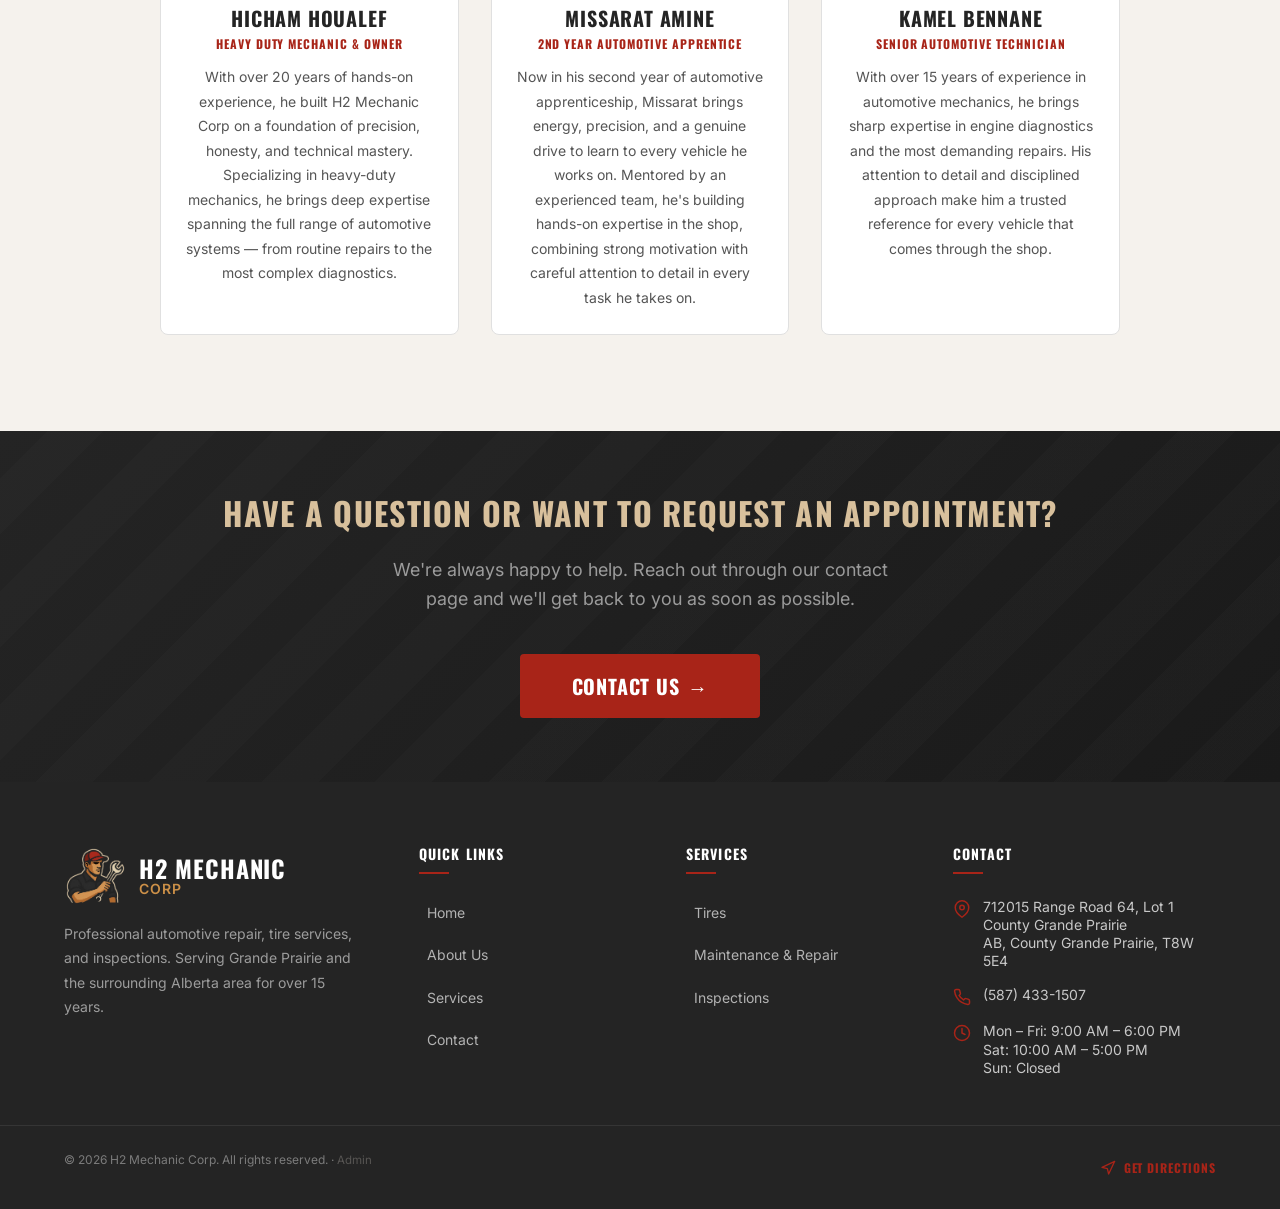
==== commit 72fad664: "Address Update: Update shop address and postal code across all pages" ====
--- a/about.html
+++ b/about.html
@@ -366,7 +366,7 @@
               <ul class="footer__contact-list">
                 <li class="footer__contact-item">
                   <svg class="footer__contact-icon" viewBox="0 0 24 24" fill="none" stroke="currentColor" stroke-width="2" stroke-linecap="round" stroke-linejoin="round" aria-hidden="true"><path d="M21 10c0 7-9 13-9 13s-9-6-9-13a9 9 0 0 1 18 0z"></path><circle cx="12" cy="10" r="3"></circle></svg>
-                  <span class="footer__contact-text">712015 Range Road 64, Lot 1<br>Grande Prairie, AB T8V 5E4</span>
+                  <span class="footer__contact-text">712015 Range Road 64, Lot 1 County Grande Prairie<br>AB, County Grande Prairie, T8W 5E4</span>
                 </li>
                 <li class="footer__contact-item">
                   <svg class="footer__contact-icon" viewBox="0 0 24 24" fill="none" stroke="currentColor" stroke-width="2" stroke-linecap="round" stroke-linejoin="round" aria-hidden="true"><path d="M22 16.92v3a2 2 0 0 1-2.18 2 19.79 19.79 0 0 1-8.63-3.07 19.5 19.5 0 0 1-6-6 19.79 19.79 0 0 1-3.07-8.67A2 2 0 0 1 4.11 2h3a2 2 0 0 1 2 1.72c.127.96.361 1.903.7 2.81a2 2 0 0 1-.45 2.11L8.09 9.91a16 16 0 0 0 6 6l1.27-1.27a2 2 0 0 1 2.11-.45c.907.339 1.85.573 2.81.7A2 2 0 0 1 22 16.92z"></path></svg>
